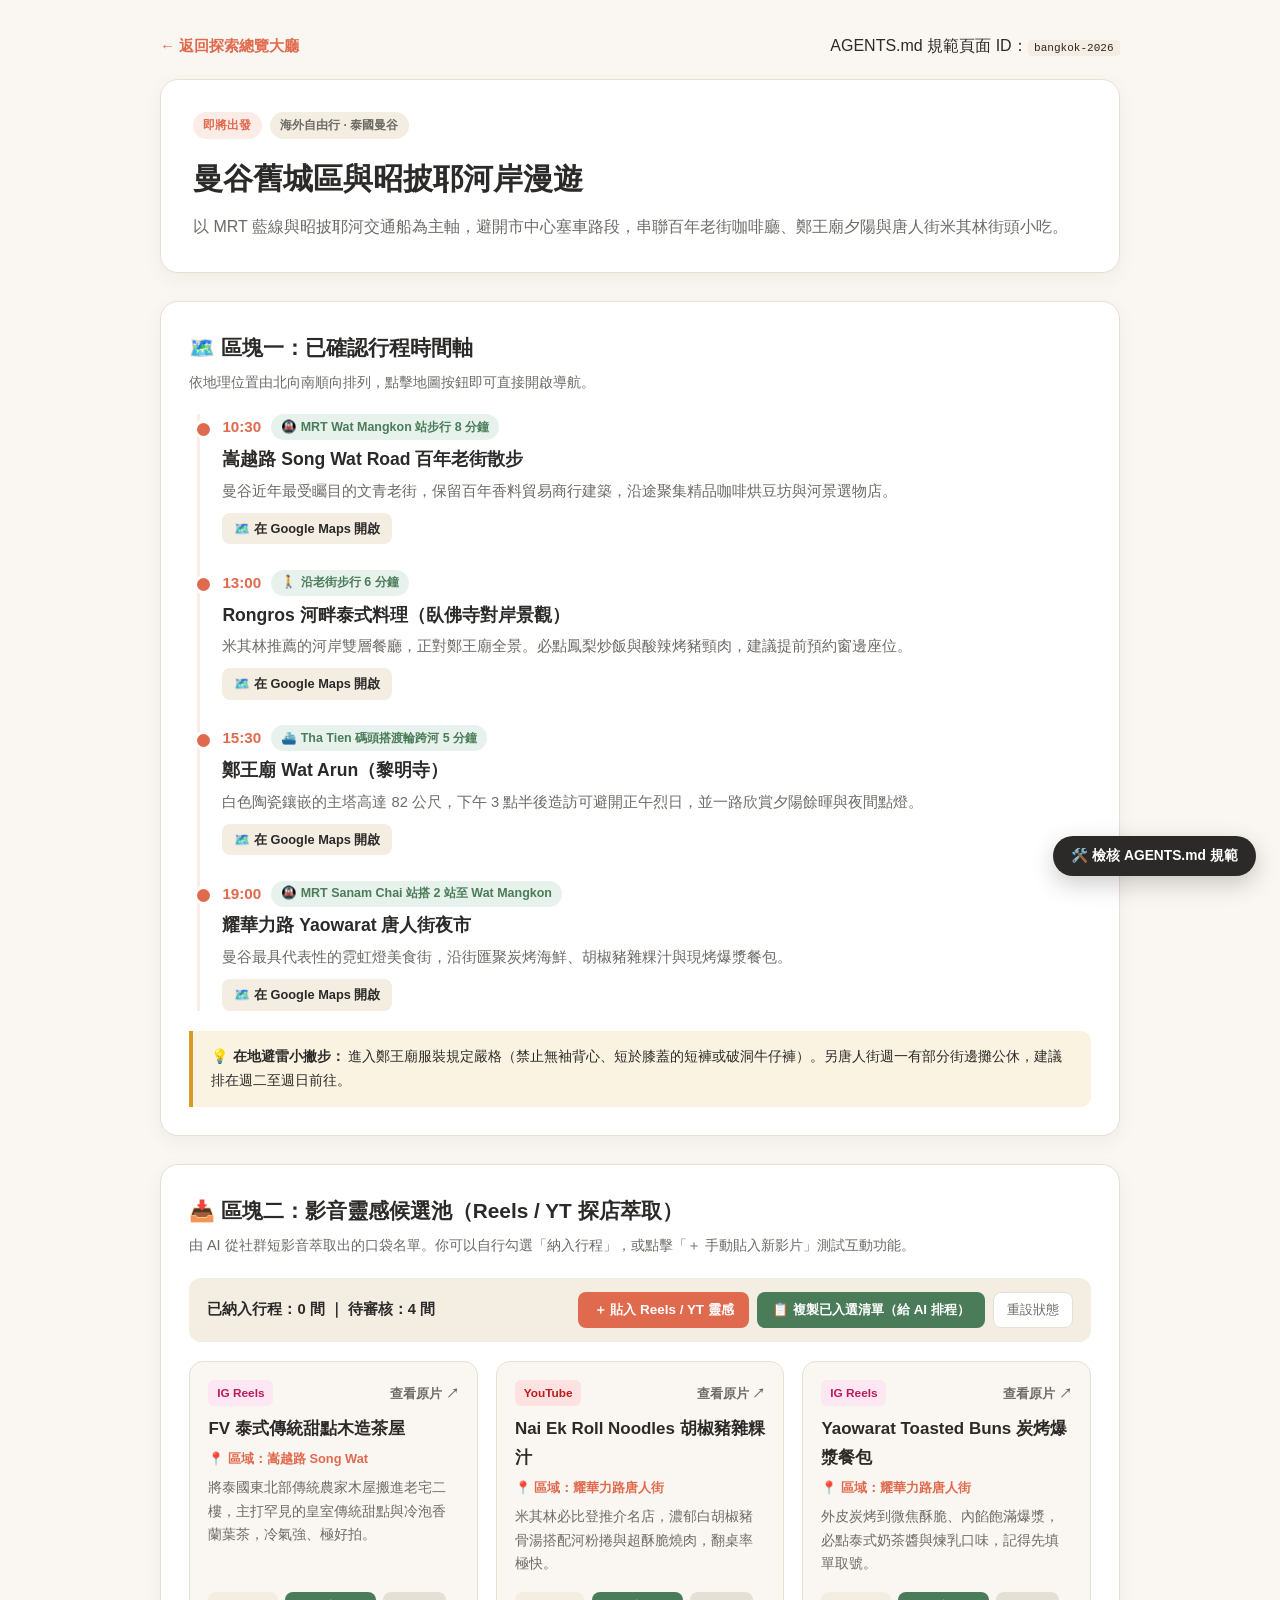
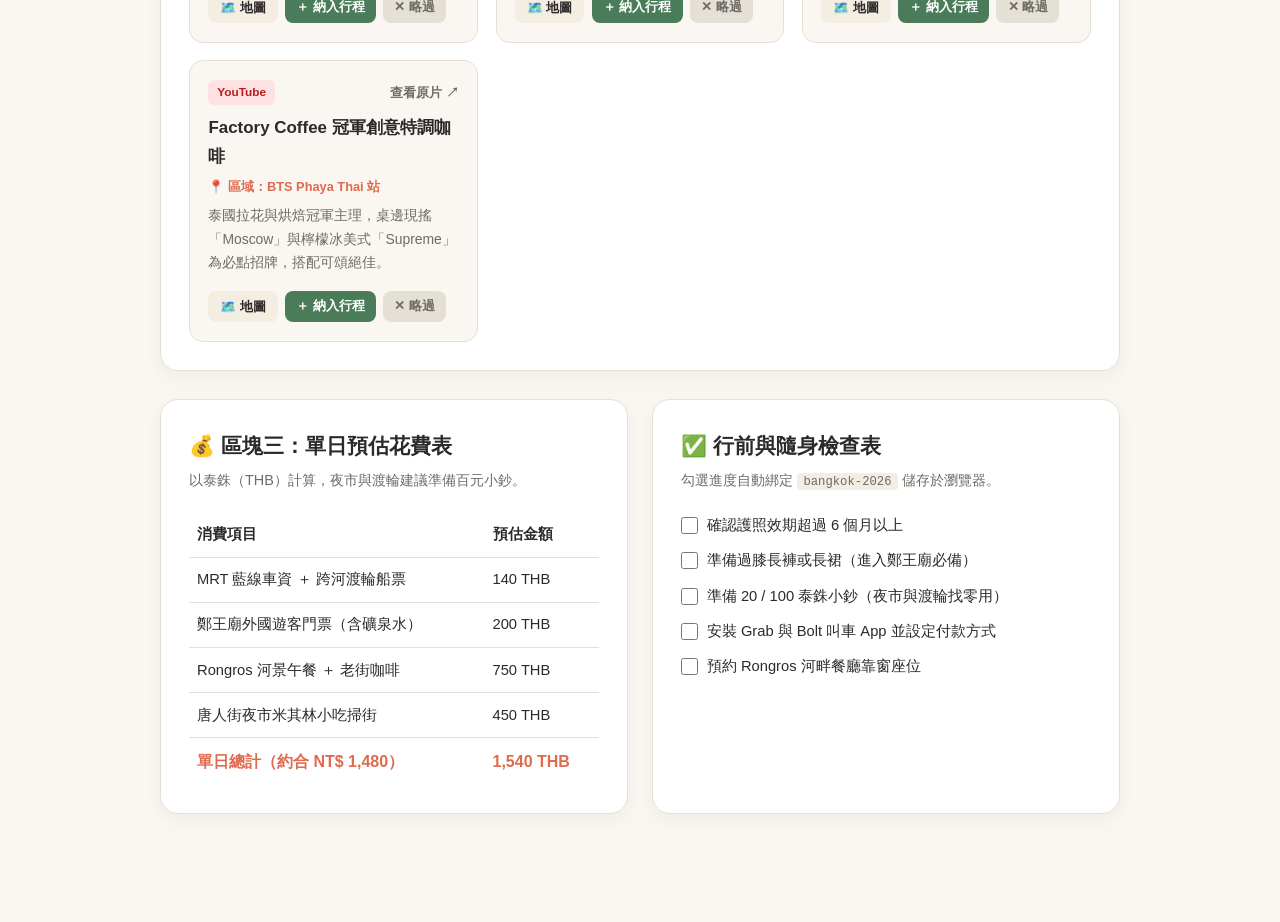
==== guides/bangkok-2026.html @ 4f36e0e9 "feat: initial commit for WanderLog project with AGENTS.md" ====
<!DOCTYPE html>
<html lang="zh-Hant">
<head>
  <meta charset="UTF-8" />
  <meta name="viewport" content="width=device-width, initial-scale=1.0" />
  <title>曼谷舊城區與昭披耶河岸漫遊｜WanderLog</title>
  <link rel="stylesheet" href="../style.css" />
</head>
<body data-guide-id="bangkok-2026">
  <div class="container">
    <nav class="top-nav">
      <a href="../index.html">← 返回探索總覽大廳</a>
      <span>AGENTS.md 規範頁面 ID：<code>bangkok-2026</code></span>
    </nav>

    <header class="guide-header">
      <div class="card-badges">
        <span class="status-badge">即將出發</span>
        <span class="region-tag">海外自由行 · 泰國曼谷</span>
      </div>
      <h1>曼谷舊城區與昭披耶河岸漫遊</h1>
      <p>以 MRT 藍線與昭披耶河交通船為主軸，避開市中心塞車路段，串聯百年老街咖啡廳、鄭王廟夕陽與唐人街米其林街頭小吃。</p>
    </header>

    <!-- 區塊一：已確認行程時間軸 -->
    <section class="card-section" id="timeline-section">
      <h2 class="section-title">🗺️ 區塊一：已確認行程時間軸</h2>
      <p class="section-subtitle">依地理位置由北向南順向排列，點擊地圖按鈕即可直接開啟導航。</p>

      <div class="timeline">
        <div class="timeline-item">
          <div class="timeline-meta">
            <span class="time">10:30</span>
            <span class="transport-pill">🚇 MRT Wat Mangkon 站步行 8 分鐘</span>
          </div>
          <h3>嵩越路 Song Wat Road 百年老街散步</h3>
          <p>曼谷近年最受矚目的文青老街，保留百年香料貿易商行建築，沿途聚集精品咖啡烘豆坊與河景選物店。</p>
          <a href="https://www.google.com/maps/search/?api=1&query=Song+Wat+Road+Bangkok" target="_blank" rel="noopener" class="map-btn">🗺️ 在 Google Maps 開啟</a>
        </div>

        <div class="timeline-item">
          <div class="timeline-meta">
            <span class="time">13:00</span>
            <span class="transport-pill">🚶 沿老街步行 6 分鐘</span>
          </div>
          <h3>Rongros 河畔泰式料理（臥佛寺對岸景觀）</h3>
          <p>米其林推薦的河岸雙層餐廳，正對鄭王廟全景。必點鳳梨炒飯與酸辣烤豬頸肉，建議提前預約窗邊座位。</p>
          <a href="https://www.google.com/maps/search/?api=1&query=Rongros+Bangkok" target="_blank" rel="noopener" class="map-btn">🗺️ 在 Google Maps 開啟</a>
        </div>

        <div class="timeline-item">
          <div class="timeline-meta">
            <span class="time">15:30</span>
            <span class="transport-pill">⛴️ Tha Tien 碼頭搭渡輪跨河 5 分鐘</span>
          </div>
          <h3>鄭王廟 Wat Arun（黎明寺）</h3>
          <p>白色陶瓷鑲嵌的主塔高達 82 公尺，下午 3 點半後造訪可避開正午烈日，並一路欣賞夕陽餘暉與夜間點燈。</p>
          <a href="https://www.google.com/maps/search/?api=1&query=Wat+Arun+Bangkok" target="_blank" rel="noopener" class="map-btn">🗺️ 在 Google Maps 開啟</a>
        </div>

        <div class="timeline-item">
          <div class="timeline-meta">
            <span class="time">19:00</span>
            <span class="transport-pill">🚇 MRT Sanam Chai 站搭 2 站至 Wat Mangkon</span>
          </div>
          <h3>耀華力路 Yaowarat 唐人街夜市</h3>
          <p>曼谷最具代表性的霓虹燈美食街，沿街匯聚炭烤海鮮、胡椒豬雜粿汁與現烤爆漿餐包。</p>
          <a href="https://www.google.com/maps/search/?api=1&query=Yaowarat+Road+Bangkok" target="_blank" rel="noopener" class="map-btn">🗺️ 在 Google Maps 開啟</a>
        </div>
      </div>

      <div class="pro-tip">
        <strong>💡 在地避雷小撇步：</strong> 進入鄭王廟服裝規定嚴格（禁止無袖背心、短於膝蓋的短褲或破洞牛仔褲）。另唐人街週一有部分街邊攤公休，建議排在週二至週日前往。
      </div>
    </section>

    <!-- 區塊二：影音靈感候選池（IG Reels / YouTube 萃取） -->
    <section class="card-section" id="candidate-section">
      <h2 class="section-title">📥 區塊二：影音靈感候選池（Reels / YT 探店萃取）</h2>
      <p class="section-subtitle">由 AI 從社群短影音萃取出的口袋名單。你可以自行勾選「納入行程」，或點擊「＋ 手動貼入新影片」測試互動功能。</p>

      <div class="pool-toolbar">
        <div class="pool-stats">
          已納入行程：<span id="accepted-count">0</span> 間 ｜ 待審核：<span id="pending-count">4</span> 間
        </div>
        <div class="pool-btns">
          <button type="button" class="btn-toggle-form" id="toggle-add-form-btn">＋ 貼入 Reels / YT 靈感</button>
          <button type="button" class="btn-export" id="export-selected-btn">📋 複製已入選清單（給 AI 排程）</button>
          <button type="button" class="btn-reset" id="reset-spots-btn">重設狀態</button>
        </div>
      </div>

      <!-- 前端即時模擬新增表單 -->
      <div class="quick-add-box" id="quick-add-box">
        <h3>🎬 新增 IG Reels / YouTube 探店候選卡片</h3>
        <form id="quick-add-form">
          <div class="form-row">
            <input type="text" id="input-spot-name" class="form-input" placeholder="店家或景點名稱（必填）" required />
            <input type="text" id="input-spot-area" class="form-input" placeholder="所屬商圈（例：通羅區 Thong Lo）" />
            <select id="input-spot-source" class="form-select">
              <option value="IG Reels">來源：IG Reels</option>
              <option value="YouTube">來源：YouTube</option>
            </select>
          </div>
          <div class="form-row">
            <input type="url" id="input-spot-url" class="form-input" placeholder="影片連結 https://...（選填）" />
            <input type="text" id="input-spot-desc" class="form-input" placeholder="必點招牌菜或拍照亮點說明（必填）" required />
          </div>
          <button type="submit" class="btn-submit-spot">儲存至候選池</button>
        </form>
      </div>

      <div class="candidate-grid" id="candidate-pool">
        <article class="candidate-card" data-spot-id="spot-fv-songwat" data-spot-name="FV 泰式傳統甜點木造茶屋" data-spot-area="嵩越路 Song Wat">
          <div>
            <div class="candidate-top">
              <span class="source-badge ig">IG Reels</span>
              <a href="https://www.instagram.com/explore/tags/songwat/" target="_blank" rel="noopener" class="video-link">查看原片 ↗</a>
            </div>
            <h3>FV 泰式傳統甜點木造茶屋</h3>
            <p class="spot-area-tag">📍 區域：嵩越路 Song Wat</p>
            <p class="spot-desc">將泰國東北部傳統農家木屋搬進老宅二樓，主打罕見的皇室傳統甜點與冷泡香蘭葉茶，冷氣強、極好拍。</p>
          </div>
          <div class="candidate-actions">
            <a href="https://www.google.com/maps/search/?api=1&query=FV+Song+Wat+Bangkok" target="_blank" rel="noopener" class="map-btn">🗺️ 地圖</a>
            <button type="button" class="btn-accept">＋ 納入行程</button>
            <button type="button" class="btn-reject">✕ 略過</button>
          </div>
        </article>

        <article class="candidate-card" data-spot-id="spot-nai-ek" data-spot-name="Nai Ek Roll Noodles 胡椒豬雜粿汁" data-spot-area="耀華力路唐人街">
          <div>
            <div class="candidate-top">
              <span class="source-badge yt">YouTube</span>
              <a href="https://www.youtube.com/results?search_query=Nai+Ek+Roll+Noodles+Bangkok" target="_blank" rel="noopener" class="video-link">查看原片 ↗</a>
            </div>
            <h3>Nai Ek Roll Noodles 胡椒豬雜粿汁</h3>
            <p class="spot-area-tag">📍 區域：耀華力路唐人街</p>
            <p class="spot-desc">米其林必比登推介名店，濃郁白胡椒豬骨湯搭配河粉捲與超酥脆燒肉，翻桌率極快。</p>
          </div>
          <div class="candidate-actions">
            <a href="https://www.google.com/maps/search/?api=1&query=Nai+Ek+Roll+Noodles+Bangkok" target="_blank" rel="noopener" class="map-btn">🗺️ 地圖</a>
            <button type="button" class="btn-accept">＋ 納入行程</button>
            <button type="button" class="btn-reject">✕ 略過</button>
          </div>
        </article>

        <article class="candidate-card" data-spot-id="spot-toasted-buns" data-spot-name="Yaowarat Toasted Buns 炭烤爆漿餐包" data-spot-area="耀華力路唐人街">
          <div>
            <div class="candidate-top">
              <span class="source-badge ig">IG Reels</span>
              <a href="https://www.instagram.com/explore/tags/yaowarat/" target="_blank" rel="noopener" class="video-link">查看原片 ↗</a>
            </div>
            <h3>Yaowarat Toasted Buns 炭烤爆漿餐包</h3>
            <p class="spot-area-tag">📍 區域：耀華力路唐人街</p>
            <p class="spot-desc">外皮炭烤到微焦酥脆、內餡飽滿爆漿，必點泰式奶茶醬與煉乳口味，記得先填單取號。</p>
          </div>
          <div class="candidate-actions">
            <a href="https://www.google.com/maps/search/?api=1&query=Yaowarat+Toasted+Buns+Bangkok" target="_blank" rel="noopener" class="map-btn">🗺️ 地圖</a>
            <button type="button" class="btn-accept">＋ 納入行程</button>
            <button type="button" class="btn-reject">✕ 略過</button>
          </div>
        </article>

        <article class="candidate-card" data-spot-id="spot-factory-coffee" data-spot-name="Factory Coffee 冠軍創意特調咖啡" data-spot-area="BTS Phaya Thai 站">
          <div>
            <div class="candidate-top">
              <span class="source-badge yt">YouTube</span>
              <a href="https://www.youtube.com/results?search_query=Factory+Coffee+Bangkok" target="_blank" rel="noopener" class="video-link">查看原片 ↗</a>
            </div>
            <h3>Factory Coffee 冠軍創意特調咖啡</h3>
            <p class="spot-area-tag">📍 區域：BTS Phaya Thai 站</p>
            <p class="spot-desc">泰國拉花與烘焙冠軍主理，桌邊現搖「Moscow」與檸檬冰美式「Supreme」為必點招牌，搭配可頌絕佳。</p>
          </div>
          <div class="candidate-actions">
            <a href="https://www.google.com/maps/search/?api=1&query=Factory+Coffee+Bangkok" target="_blank" rel="noopener" class="map-btn">🗺️ 地圖</a>
            <button type="button" class="btn-accept">＋ 納入行程</button>
            <button type="button" class="btn-reject">✕ 略過</button>
          </div>
        </article>
      </div>
    </section>

    <!-- 區塊三：單日預算表與行前檢查表 -->
    <div class="two-col-grid">
      <section class="card-section">
        <h2 class="section-title">💰 區塊三：單日預估花費表</h2>
        <p class="section-subtitle">以泰銖（THB）計算，夜市與渡輪建議準備百元小鈔。</p>
        <table class="budget-table">
          <thead>
            <tr><th>消費項目</th><th>預估金額</th></tr>
          </thead>
          <tbody>
            <tr><td>MRT 藍線車資 ＋ 跨河渡輪船票</td><td>140 THB</td></tr>
            <tr><td>鄭王廟外國遊客門票（含礦泉水）</td><td>200 THB</td></tr>
            <tr><td>Rongros 河景午餐 ＋ 老街咖啡</td><td>750 THB</td></tr>
            <tr><td>唐人街夜市米其林小吃掃街</td><td>450 THB</td></tr>
            <tr class="total-row"><td>單日總計（約合 NT$ 1,480）</td><td>1,540 THB</td></tr>
          </tbody>
        </table>
      </section>

      <section class="card-section">
        <h2 class="section-title">✅ 行前與隨身檢查表</h2>
        <p class="section-subtitle">勾選進度自動綁定 <code>bangkok-2026</code> 儲存於瀏覽器。</p>
        <ul class="checklist">
          <li><label><input type="checkbox" data-check-id="bkk-chk-1" /><span>確認護照效期超過 6 個月以上</span></label></li>
          <li><label><input type="checkbox" data-check-id="bkk-chk-2" /><span>準備過膝長褲或長裙（進入鄭王廟必備）</span></label></li>
          <li><label><input type="checkbox" data-check-id="bkk-chk-3" /><span>準備 20 / 100 泰銖小鈔（夜市與渡輪找零用）</span></label></li>
          <li><label><input type="checkbox" data-check-id="bkk-chk-4" /><span>安裝 Grab 與 Bolt 叫車 App 並設定付款方式</span></label></li>
          <li><label><input type="checkbox" data-check-id="bkk-chk-5" /><span>預約 Rongros 河畔餐廳靠窗座位</span></label></li>
        </ul>
      </section>
    </div>
  </div>

  <script src="../app.js"></script>
</body>
</html>
---- style.css ----
:root {
  --bg-page: #FAF7F2;
  --bg-card: #FFFFFF;
  --bg-subtle: #F3EDE2;
  --text-main: #2C2A29;
  --text-muted: #6E6A66;
  --terracotta: #E06A4E;
  --terracotta-soft: #FCECE8;
  --sage: #4A7C59;
  --sage-soft: #E8F2EC;
  --mustard: #D99B26;
  --mustard-soft: #FBF3E1;
  --border: #E6DFD3;
  --shadow: 0 6px 20px rgba(44, 42, 41, 0.05);
}

* { box-sizing: border-box; margin: 0; padding: 0; }

body {
  background-color: var(--bg-page);
  color: var(--text-main);
  font-family: -apple-system, BlinkMacSystemFont, "Segoe UI", "Noto Sans TC", sans-serif;
  line-height: 1.7;
  padding: 2rem 1rem 5rem;
}

.container { max-width: 960px; margin: 0 auto; }

/* 首頁標頭與統計看板 */
.magazine-header {
  text-align: center;
  padding: 2rem 1.25rem 2.25rem;
  background: var(--bg-card);
  border: 1px solid var(--border);
  border-radius: 20px;
  margin-bottom: 2rem;
  box-shadow: var(--shadow);
}
.magazine-kicker {
  display: inline-block;
  font-size: 0.78rem;
  letter-spacing: 0.12em;
  text-transform: uppercase;
  color: var(--terracotta);
  background: var(--terracotta-soft);
  padding: 0.25rem 0.75rem;
  border-radius: 999px;
  font-weight: 700;
  margin-bottom: 0.75rem;
}
.magazine-header h1 { font-size: 2.15rem; font-weight: 800; margin-bottom: 0.5rem; }
.magazine-header p { color: var(--text-muted); max-width: 620px; margin: 0 auto 1.5rem; }

.stats-banner {
  display: flex;
  justify-content: center;
  gap: 2rem;
  background: var(--bg-page);
  border: 1px solid var(--border);
  border-radius: 14px;
  padding: 1rem;
  max-width: 640px;
  margin: 0 auto 1.5rem;
  flex-wrap: wrap;
}
.stat-item { display: flex; flex-direction: column; align-items: center; }
.stat-num { font-size: 1.45rem; font-weight: 800; color: var(--terracotta); }
.stat-label { font-size: 0.8rem; color: var(--text-muted); font-weight: 600; }

.controls-wrapper {
  display: flex;
  justify-content: space-between;
  align-items: center;
  gap: 1rem;
  max-width: 780px;
  margin: 0 auto;
  flex-wrap: wrap;
}
.filter-bar { display: flex; gap: 0.5rem; flex-wrap: wrap; }
.filter-btn {
  background: var(--bg-page);
  border: 1px solid var(--border);
  color: var(--text-main);
  padding: 0.45rem 1rem;
  border-radius: 999px;
  cursor: pointer;
  font-size: 0.88rem;
  font-weight: 600;
  transition: all 0.15s ease;
}
.filter-btn.active, .filter-btn:hover {
  background: var(--terracotta);
  color: #FFF;
  border-color: var(--terracotta);
}
.search-input {
  flex: 1;
  min-width: 220px;
  padding: 0.5rem 0.9rem;
  border: 1px solid var(--border);
  border-radius: 999px;
  background: var(--bg-page);
  font-size: 0.88rem;
  color: var(--text-main);
}

/* 首頁卡片網格 */
.guide-grid {
  display: grid;
  grid-template-columns: repeat(auto-fill, minmax(300px, 1fr));
  gap: 1.5rem;
  margin-bottom: 2rem;
}
.guide-card {
  display: flex;
  flex-direction: column;
  justify-content: space-between;
  background: var(--bg-card);
  border: 1px solid var(--border);
  border-radius: 18px;
  padding: 1.5rem;
  text-decoration: none;
  color: inherit;
  box-shadow: var(--shadow);
  transition: transform 0.2s ease, box-shadow 0.2s ease;
}
.guide-card:hover { transform: translateY(-4px); box-shadow: 0 12px 28px rgba(44, 42, 41, 0.1); }
.card-badges { display: flex; gap: 0.5rem; margin-bottom: 0.85rem; flex-wrap: wrap; }
.status-badge {
  font-size: 0.76rem;
  font-weight: 700;
  padding: 0.2rem 0.65rem;
  border-radius: 999px;
  background: var(--terracotta-soft);
  color: var(--terracotta);
}
.status-badge.planning { background: var(--mustard-soft); color: #9E6D11; }
.status-badge.done { background: var(--sage-soft); color: var(--sage); }
.region-tag {
  font-size: 0.76rem;
  font-weight: 600;
  padding: 0.2rem 0.65rem;
  border-radius: 999px;
  background: var(--bg-subtle);
  color: var(--text-muted);
}
.guide-card h2 { font-size: 1.25rem; margin-bottom: 0.5rem; }
.guide-card p { font-size: 0.92rem; color: var(--text-muted); margin-bottom: 1.25rem; }
.guide-card-footer {
  display: flex;
  justify-content: space-between;
  font-size: 0.84rem;
  font-weight: 700;
  color: var(--terracotta);
  border-top: 1px dashed var(--border);
  padding-top: 0.85rem;
}

/* 流程說明區 */
.workflow-steps { display: grid; grid-template-columns: 1fr 1fr; gap: 1.25rem; }
@media (max-width: 720px) { .workflow-steps { grid-template-columns: 1fr; } }
.wf-step {
  background: var(--bg-page);
  border: 1px solid var(--border);
  border-radius: 14px;
  padding: 1.2rem;
}
.wf-num {
  display: inline-block;
  font-size: 0.75rem;
  font-weight: 800;
  background: var(--sage-soft);
  color: var(--sage);
  padding: 0.15rem 0.55rem;
  border-radius: 6px;
  margin-bottom: 0.5rem;
}
.wf-step h3 { font-size: 1.05rem; margin-bottom: 0.4rem; }
.wf-step p { font-size: 0.88rem; color: var(--text-muted); }
code { background: var(--bg-subtle); padding: 0.1rem 0.4rem; border-radius: 4px; font-size: 0.85em; }

/* 子頁面導覽與標頭 */
.top-nav {
  display: flex;
  justify-content: space-between;
  align-items: center;
  margin-bottom: 1.25rem;
}
.top-nav a { color: var(--terracotta); text-decoration: none; font-weight: 700; font-size: 0.95rem; }

.guide-header {
  background: var(--bg-card);
  border: 1px solid var(--border);
  border-radius: 18px;
  padding: 2rem;
  margin-bottom: 1.75rem;
  box-shadow: var(--shadow);
}
.guide-header h1 { font-size: 1.9rem; margin: 0.5rem 0; }
.guide-header p { color: var(--text-muted); }

.card-section {
  background: var(--bg-card);
  border: 1px solid var(--border);
  border-radius: 18px;
  padding: 1.75rem;
  margin-bottom: 1.75rem;
  box-shadow: var(--shadow);
}
.section-title { font-size: 1.3rem; margin-bottom: 0.3rem; }
.section-subtitle { font-size: 0.9rem; color: var(--text-muted); margin-bottom: 1.25rem; }

/* 區塊一：行程時間軸 */
.timeline { border-left: 3px solid var(--terracotta-soft); padding-left: 1.4rem; margin-left: 0.5rem; }
.timeline-item { position: relative; margin-bottom: 1.6rem; }
.timeline-item:last-child { margin-bottom: 0; }
.timeline-item::before {
  content: "";
  position: absolute;
  left: -1.78rem;
  top: 0.35rem;
  width: 13px;
  height: 13px;
  border-radius: 50%;
  background: var(--terracotta);
  border: 3px solid var(--bg-card);
}
.timeline-meta { display: flex; align-items: center; gap: 0.6rem; margin-bottom: 0.3rem; flex-wrap: wrap; }
.time { font-weight: 800; color: var(--terracotta); font-size: 0.95rem; }
.transport-pill {
  font-size: 0.78rem;
  background: var(--sage-soft);
  color: var(--sage);
  padding: 0.15rem 0.65rem;
  border-radius: 999px;
  font-weight: 600;
}
.timeline-item h3 { font-size: 1.1rem; margin-bottom: 0.25rem; }
.timeline-item p { font-size: 0.92rem; color: var(--text-muted); margin-bottom: 0.55rem; }

.map-btn {
  display: inline-block;
  font-size: 0.8rem;
  font-weight: 600;
  color: var(--text-main);
  background: var(--bg-subtle);
  padding: 0.3rem 0.75rem;
  border-radius: 8px;
  text-decoration: none;
  transition: background 0.15s;
}
.map-btn:hover { background: #E5DEC9; }

/* 區塊二：影音靈感候選池與快速新增表單 */
.pool-toolbar {
  display: flex;
  justify-content: space-between;
  align-items: center;
  background: var(--bg-subtle);
  padding: 0.9rem 1.15rem;
  border-radius: 12px;
  margin-bottom: 1.2rem;
  flex-wrap: wrap;
  gap: 0.75rem;
}
.pool-stats { font-size: 0.92rem; font-weight: 700; }
.pool-btns { display: flex; gap: 0.5rem; flex-wrap: wrap; }
.btn-export {
  background: var(--sage);
  color: #FFF;
  border: none;
  padding: 0.48rem 0.95rem;
  border-radius: 8px;
  font-weight: 700;
  font-size: 0.84rem;
  cursor: pointer;
}
.btn-toggle-form {
  background: var(--terracotta);
  color: #FFF;
  border: none;
  padding: 0.48rem 0.95rem;
  border-radius: 8px;
  font-weight: 700;
  font-size: 0.84rem;
  cursor: pointer;
}
.btn-reset {
  background: var(--bg-card);
  border: 1px solid var(--border);
  color: var(--text-muted);
  padding: 0.48rem 0.8rem;
  border-radius: 8px;
  font-size: 0.82rem;
  cursor: pointer;
}

.quick-add-box {
  display: none;
  background: var(--bg-page);
  border: 1.5px dashed var(--terracotta);
  border-radius: 14px;
  padding: 1.25rem;
  margin-bottom: 1.25rem;
}
.quick-add-box.open { display: block; }
.quick-add-box h3 { font-size: 1rem; margin-bottom: 0.75rem; color: var(--terracotta); }
.form-row {
  display: grid;
  grid-template-columns: repeat(auto-fit, minmax(180px, 1fr));
  gap: 0.75rem;
  margin-bottom: 0.75rem;
}
.form-input, .form-select {
  width: 100%;
  padding: 0.55rem 0.75rem;
  border: 1px solid var(--border);
  border-radius: 8px;
  font-size: 0.88rem;
  background: #FFF;
}
.btn-submit-spot {
  background: var(--terracotta);
  color: #FFF;
  border: none;
  padding: 0.5rem 1.2rem;
  border-radius: 8px;
  font-weight: 700;
  cursor: pointer;
}

.candidate-grid {
  display: grid;
  grid-template-columns: repeat(auto-fill, minmax(275px, 1fr));
  gap: 1.1rem;
}
.candidate-card {
  border: 1.5px solid var(--border);
  border-radius: 14px;
  padding: 1.15rem;
  background: var(--bg-page);
  display: flex;
  flex-direction: column;
  justify-content: space-between;
  transition: all 0.2s ease;
}
.candidate-card.accepted { border-color: var(--sage); background: var(--sage-soft); }
.candidate-card.rejected { opacity: 0.42; background: #EFECE6; }

.candidate-top { display: flex; justify-content: space-between; align-items: center; margin-bottom: 0.55rem; }
.source-badge {
  font-size: 0.74rem;
  font-weight: 700;
  padding: 0.18rem 0.55rem;
  border-radius: 6px;
}
.source-badge.ig { background: #FCE7F3; color: #BE185D; }
.source-badge.yt { background: #FEE2E2; color: #B91C1C; }
.video-link { font-size: 0.8rem; color: var(--text-muted); text-decoration: none; font-weight: 600; }
.video-link:hover { text-decoration: underline; }

.candidate-card h3 { font-size: 1.06rem; margin-bottom: 0.25rem; }
.spot-area-tag { font-size: 0.8rem; font-weight: 700; color: var(--terracotta); margin-bottom: 0.4rem; }
.spot-desc { font-size: 0.87rem; color: var(--text-muted); margin-bottom: 1rem; }

.candidate-actions { display: flex; gap: 0.45rem; flex-wrap: wrap; }
.btn-accept, .btn-reject {
  border: none;
  padding: 0.35rem 0.7rem;
  border-radius: 8px;
  font-size: 0.8rem;
  font-weight: 700;
  cursor: pointer;
}
.btn-accept { background: var(--sage); color: #FFF; }
.candidate-card.accepted .btn-accept { background: #284933; }
.btn-reject { background: #E5E0D5; color: var(--text-muted); }

/* 區塊三：預算表與檢查表 */
.two-col-grid { display: grid; grid-template-columns: 1fr 1fr; gap: 1.5rem; }
@media (max-width: 720px) { .two-col-grid { grid-template-columns: 1fr; } }

.budget-table { width: 100%; border-collapse: collapse; font-size: 0.92rem; }
.budget-table th, .budget-table td {
  padding: 0.6rem 0.5rem;
  border-bottom: 1px solid var(--border);
  text-align: left;
}
.budget-table tr.total-row td { font-weight: 800; color: var(--terracotta); border-bottom: none; font-size: 1rem; }

.checklist { list-style: none; }
.checklist li { margin-bottom: 0.65rem; font-size: 0.92rem; }
.checklist label { display: flex; align-items: center; gap: 0.55rem; cursor: pointer; }
.checklist input[type="checkbox"] { width: 17px; height: 17px; accent-color: var(--terracotta); }
.checklist input[type="checkbox"]:checked + span { text-decoration: line-through; color: var(--text-muted); }

.pro-tip {
  background: var(--mustard-soft);
  border-left: 4px solid var(--mustard);
  padding: 0.9rem 1.1rem;
  border-radius: 0 10px 10px 0;
  font-size: 0.88rem;
  margin-top: 1.25rem;
}

/* 自我檢核測試器（浮動按鈕與彈出面板） */
.validator-fab {
  position: fixed;
  bottom: 1.5rem;
  right: 1.5rem;
  background: #2C2A29;
  color: #FFF;
  border: none;
  padding: 0.7rem 1.15rem;
  border-radius: 999px;
  font-weight: 700;
  font-size: 0.86rem;
  cursor: pointer;
  box-shadow: 0 8px 24px rgba(0, 0, 0, 0.2);
  z-index: 999;
}
.validator-modal {
  display: none;
  position: fixed;
  bottom: 4.8rem;
  right: 1.5rem;
  width: 380px;
  max-width: calc(100vw - 2rem);
  background: var(--bg-card);
  border: 2px solid #2C2A29;
  border-radius: 16px;
  padding: 1.25rem;
  box-shadow: 0 14px 34px rgba(0, 0, 0, 0.18);
  z-index: 1000;
}
.validator-modal.open { display: block; }
.validator-header {
  display: flex;
  justify-content: space-between;
  align-items: center;
  border-bottom: 1px solid var(--border);
  padding-bottom: 0.65rem;
  margin-bottom: 0.75rem;
}
.validator-header h4 { font-size: 0.98rem; }
.validator-close { background: none; border: none; font-size: 1.1rem; cursor: pointer; }
.test-list { list-style: none; font-size: 0.84rem; max-height: 290px; overflow-y: auto; }
.test-item {
  display: flex;
  justify-content: space-between;
  align-items: center;
  padding: 0.45rem 0;
  border-bottom: 1px dashed var(--border);
  gap: 0.5rem;
}
.badge-pass { background: var(--sage-soft); color: var(--sage); padding: 0.1rem 0.45rem; border-radius: 4px; font-weight: 800; font-size: 0.75rem; }
.badge-fail { background: #FEE2E2; color: #B91C1C; padding: 0.1rem 0.45rem; border-radius: 4px; font-weight: 800; font-size: 0.75rem; }
.validator-summary {
  margin-top: 0.75rem;
  padding-top: 0.6rem;
  border-top: 1px solid var(--border);
  font-size: 0.85rem;
  font-weight: 700;
  display: flex;
  justify-content: space-between;
}
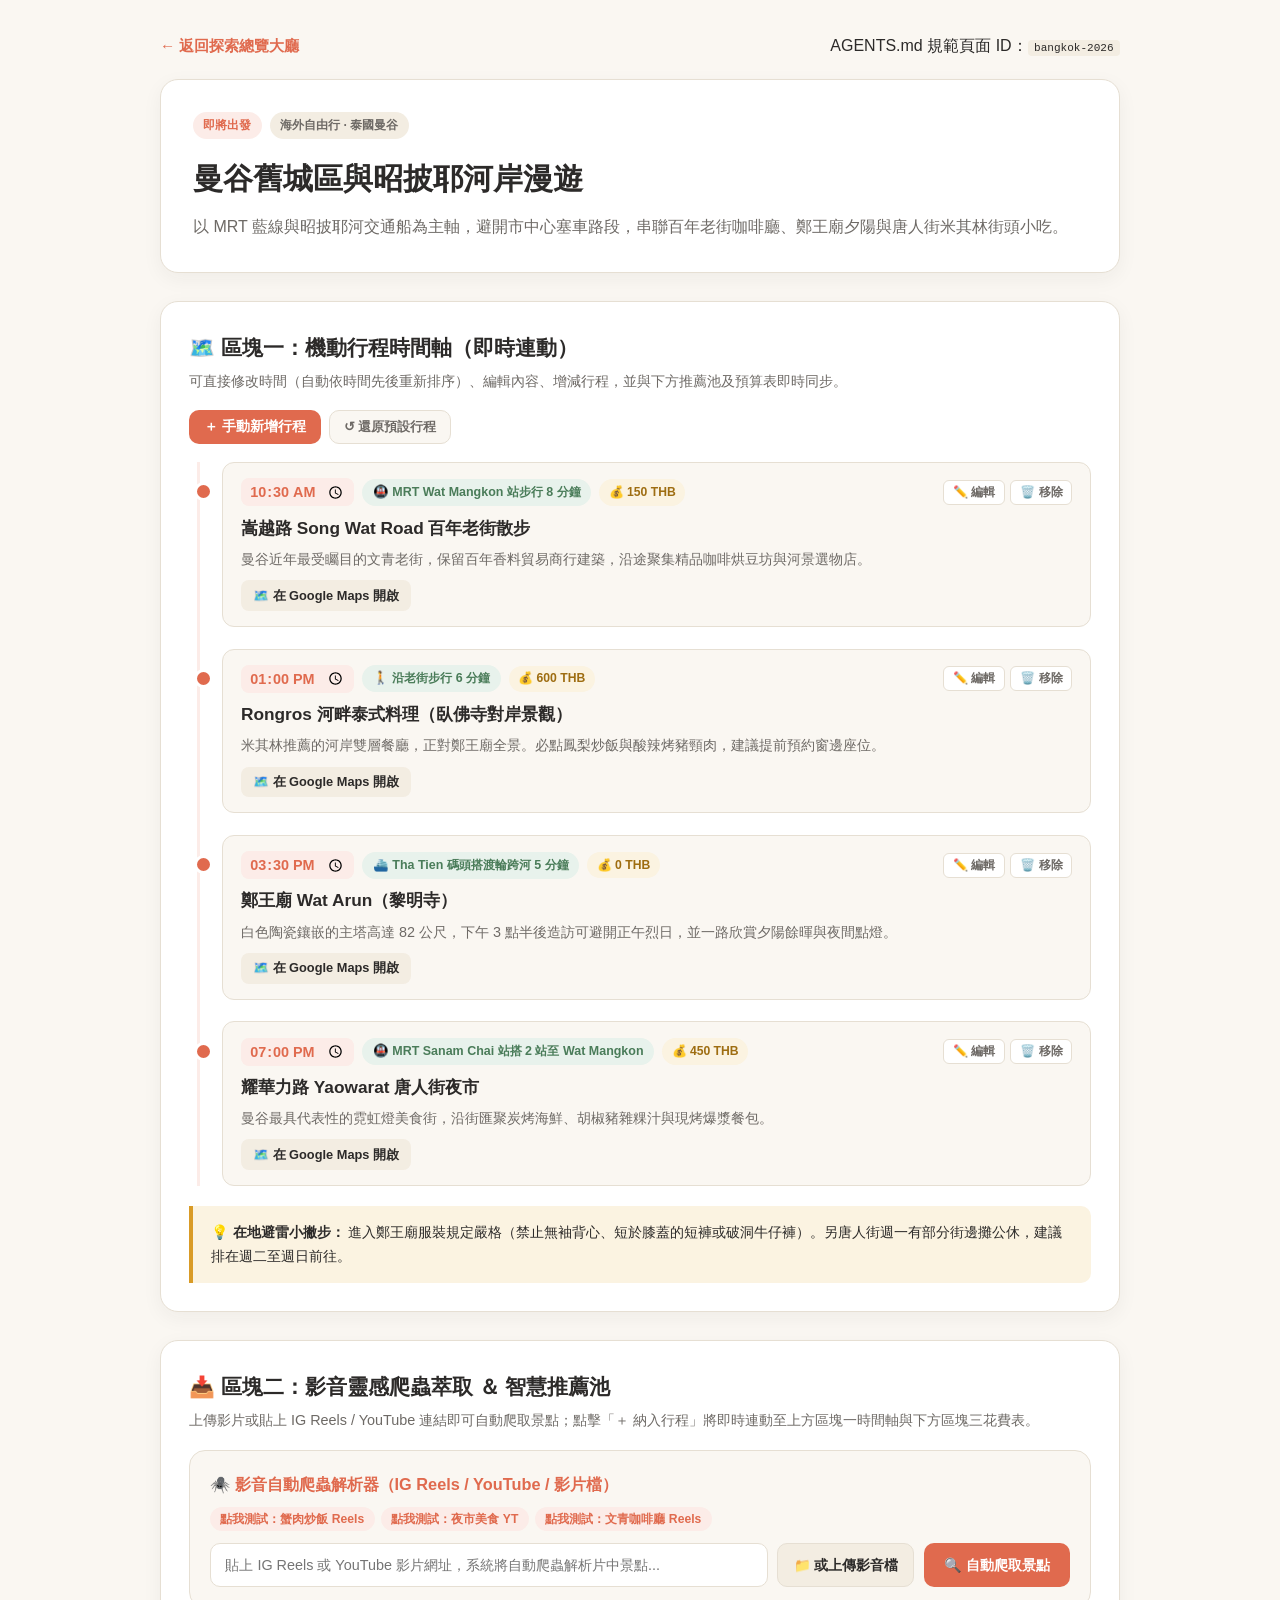
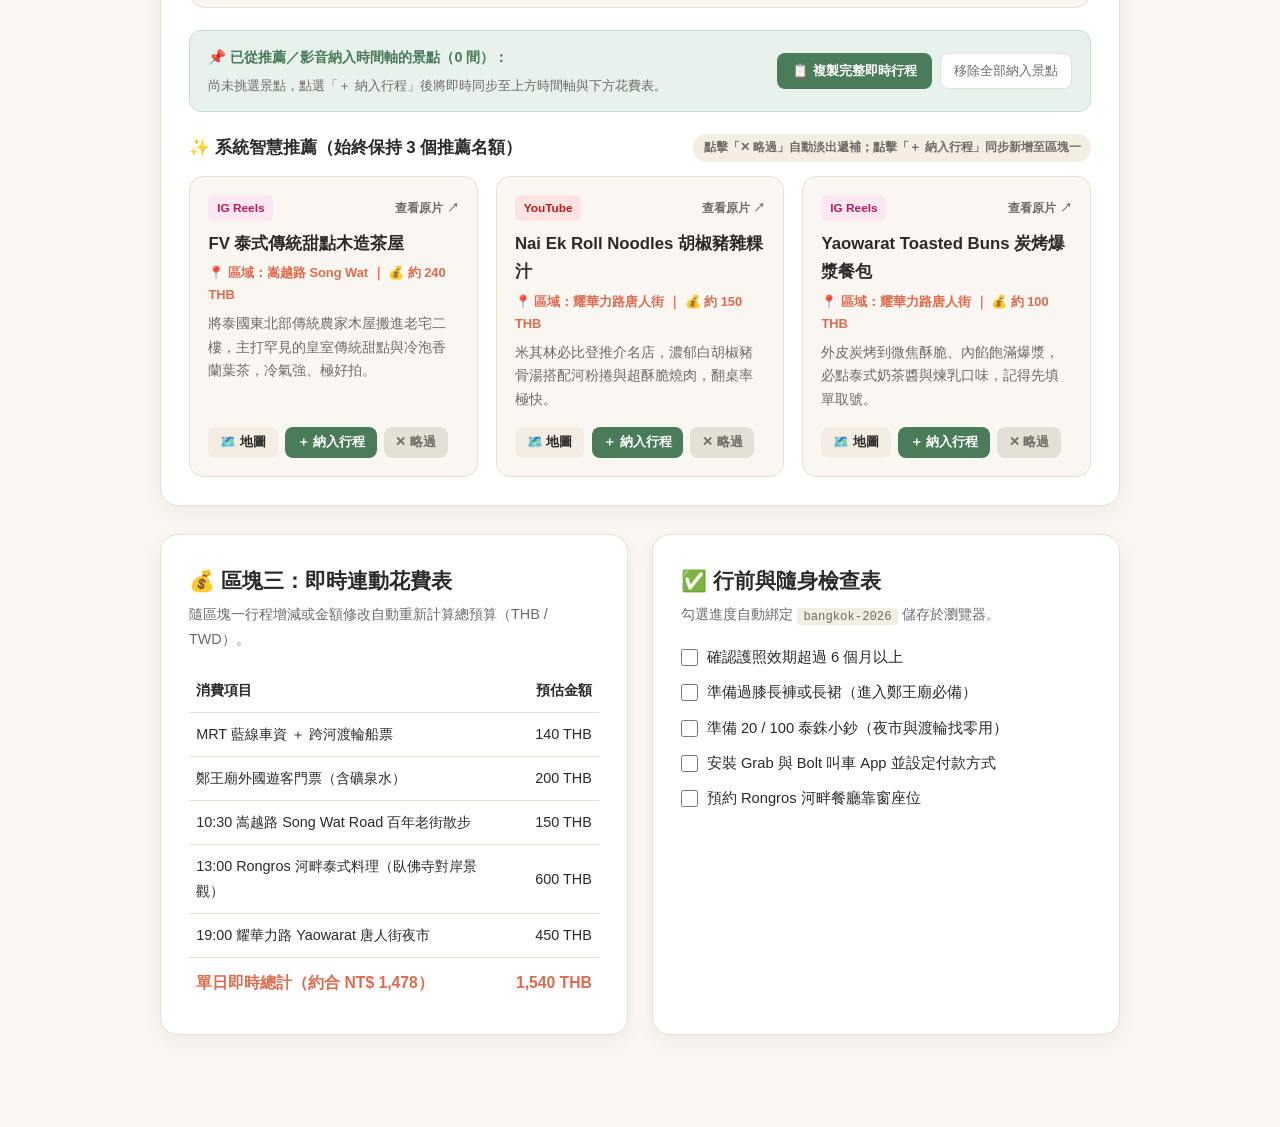
==== commit 94740049: "feat: complete 3-section real-time sync, media crawler, and 3-card replenish pool" ====
--- a/guides/bangkok-2026.html
+++ b/guides/bangkok-2026.html
@@ -22,50 +22,55 @@
       <p>以 MRT 藍線與昭披耶河交通船為主軸，避開市中心塞車路段，串聯百年老街咖啡廳、鄭王廟夕陽與唐人街米其林街頭小吃。</p>
     </header>
 
-    <!-- 區塊一：已確認行程時間軸 -->
+    <!-- 區塊一：機動行程時間軸（與區塊二、區塊三即時雙向連動） -->
     <section class="card-section" id="timeline-section">
-      <h2 class="section-title">🗺️ 區塊一：已確認行程時間軸</h2>
-      <p class="section-subtitle">依地理位置由北向南順向排列，點擊地圖按鈕即可直接開啟導航。</p>
-
-      <div class="timeline">
-        <div class="timeline-item">
-          <div class="timeline-meta">
-            <span class="time">10:30</span>
-            <span class="transport-pill">🚇 MRT Wat Mangkon 站步行 8 分鐘</span>
-          </div>
+      <div class="section-header-row">
+        <div>
+          <h2 class="section-title">🗺️ 區塊一：機動行程時間軸（即時連動）</h2>
+          <p class="section-subtitle">可直接修改時間（自動依時間先後重新排序）、編輯內容、增減行程，並與下方推薦池及預算表即時同步。</p>
+        </div>
+        <div class="timeline-toolbar">
+          <button type="button" class="btn-add-stop" id="toggle-add-stop-btn">＋ 手動新增行程</button>
+          <button type="button" class="btn-restore-timeline" id="restore-timeline-btn">↺ 還原預設行程</button>
+        </div>
+      </div>
+
+      <!-- 手動新增行程節點表單 -->
+      <div class="timeline-add-box" id="timeline-add-box">
+        <h3>📍 新增自訂行程節點</h3>
+        <form id="timeline-add-form">
+          <div class="form-grid">
+            <input type="time" id="new-stop-time" class="form-input" required />
+            <input type="text" id="new-stop-title" class="form-input" placeholder="景點或餐廳名稱（必填）" required />
+            <input type="text" id="new-stop-transport" class="form-input" placeholder="交通方式（例：🚇 MRT 步行 5 分）" />
+            <input type="number" id="new-stop-cost" class="form-input" placeholder="預估花費 THB（例：200）" min="0" step="10" />
+          </div>
+          <div class="form-grid">
+            <input type="text" id="new-stop-desc" class="form-input" placeholder="行程亮點、必點品項或備註說明" />
+          </div>
+          <button type="submit" class="btn-add-stop">加入時間軸並同步預算</button>
+        </form>
+      </div>
+
+      <div class="timeline" id="main-timeline">
+        <div class="timeline-item" data-time="10:30" data-transport="🚇 MRT Wat Mangkon 站步行 8 分鐘" data-cost="150">
           <h3>嵩越路 Song Wat Road 百年老街散步</h3>
           <p>曼谷近年最受矚目的文青老街，保留百年香料貿易商行建築，沿途聚集精品咖啡烘豆坊與河景選物店。</p>
-          <a href="https://www.google.com/maps/search/?api=1&query=Song+Wat+Road+Bangkok" target="_blank" rel="noopener" class="map-btn">🗺️ 在 Google Maps 開啟</a>
-        </div>
-
-        <div class="timeline-item">
-          <div class="timeline-meta">
-            <span class="time">13:00</span>
-            <span class="transport-pill">🚶 沿老街步行 6 分鐘</span>
-          </div>
+        </div>
+
+        <div class="timeline-item" data-time="13:00" data-transport="🚶 沿老街步行 6 分鐘" data-cost="600">
           <h3>Rongros 河畔泰式料理（臥佛寺對岸景觀）</h3>
           <p>米其林推薦的河岸雙層餐廳，正對鄭王廟全景。必點鳳梨炒飯與酸辣烤豬頸肉，建議提前預約窗邊座位。</p>
-          <a href="https://www.google.com/maps/search/?api=1&query=Rongros+Bangkok" target="_blank" rel="noopener" class="map-btn">🗺️ 在 Google Maps 開啟</a>
-        </div>
-
-        <div class="timeline-item">
-          <div class="timeline-meta">
-            <span class="time">15:30</span>
-            <span class="transport-pill">⛴️ Tha Tien 碼頭搭渡輪跨河 5 分鐘</span>
-          </div>
+        </div>
+
+        <div class="timeline-item" data-time="15:30" data-transport="⛴️ Tha Tien 碼頭搭渡輪跨河 5 分鐘" data-cost="0">
           <h3>鄭王廟 Wat Arun（黎明寺）</h3>
           <p>白色陶瓷鑲嵌的主塔高達 82 公尺，下午 3 點半後造訪可避開正午烈日，並一路欣賞夕陽餘暉與夜間點燈。</p>
-          <a href="https://www.google.com/maps/search/?api=1&query=Wat+Arun+Bangkok" target="_blank" rel="noopener" class="map-btn">🗺️ 在 Google Maps 開啟</a>
-        </div>
-
-        <div class="timeline-item">
-          <div class="timeline-meta">
-            <span class="time">19:00</span>
-            <span class="transport-pill">🚇 MRT Sanam Chai 站搭 2 站至 Wat Mangkon</span>
-          </div>
+        </div>
+
+        <div class="timeline-item" data-time="19:00" data-transport="🚇 MRT Sanam Chai 站搭 2 站至 Wat Mangkon" data-cost="450">
           <h3>耀華力路 Yaowarat 唐人街夜市</h3>
           <p>曼谷最具代表性的霓虹燈美食街，沿街匯聚炭烤海鮮、胡椒豬雜粿汁與現烤爆漿餐包。</p>
-          <a href="https://www.google.com/maps/search/?api=1&query=Yaowarat+Road+Bangkok" target="_blank" rel="noopener" class="map-btn">🗺️ 在 Google Maps 開啟</a>
         </div>
       </div>
 
@@ -74,51 +79,77 @@
       </div>
     </section>
 
-    <!-- 區塊二：影音靈感候選池（IG Reels / YouTube 萃取） -->
+    <!-- 區塊二：影音自動爬蟲萃取與固定 3 卡推薦池 -->
     <section class="card-section" id="candidate-section">
-      <h2 class="section-title">📥 區塊二：影音靈感候選池（Reels / YT 探店萃取）</h2>
-      <p class="section-subtitle">由 AI 從社群短影音萃取出的口袋名單。你可以自行勾選「納入行程」，或點擊「＋ 手動貼入新影片」測試互動功能。</p>
-
-      <div class="pool-toolbar">
-        <div class="pool-stats">
-          已納入行程：<span id="accepted-count">0</span> 間 ｜ 待審核：<span id="pending-count">4</span> 間
+      <h2 class="section-title">📥 區塊二：影音靈感爬蟲萃取 ＆ 智慧推薦池</h2>
+      <p class="section-subtitle">上傳影片或貼上 IG Reels / YouTube 連結即可自動爬取景點；點擊「＋ 納入行程」將即時連動至上方區塊一時間軸與下方區塊三花費表。</p>
+
+      <!-- 1. 影音自動爬蟲輸入框 -->
+      <div class="crawler-box">
+        <div class="crawler-box-header">
+          <h3>🕷️ 影音自動爬蟲解析器（IG Reels / YouTube / 影片檔）</h3>
+          <div class="sample-links">
+            <button type="button" class="btn-sample" data-sample-url="https://www.instagram.com/reel/bangkok-crab-omelette-herehai/">點我測試：蟹肉炒飯 Reels</button>
+            <button type="button" class="btn-sample" data-sample-url="https://www.youtube.com/watch?v=bangkok-jodd-fairs-night-market">點我測試：夜市美食 YT</button>
+            <button type="button" class="btn-sample" data-sample-url="https://www.instagram.com/reel/bangkok-ari-cafe-hopping/">點我測試：文青咖啡廳 Reels</button>
+          </div>
+        </div>
+
+        <form id="crawler-form" class="crawler-input-group">
+          <input
+            type="text"
+            id="crawler-url-input"
+            class="crawler-url-input"
+            placeholder="貼上 IG Reels 或 YouTube 影片網址，系統將自動爬蟲解析片中景點..."
+            required
+          />
+          <label class="file-upload-label">
+            <span id="file-label-text">📁 或上傳影音檔</span>
+            <input type="file" id="crawler-file-input" accept="video/*,audio/*" />
+          </label>
+          <button type="submit" class="btn-crawl" id="btn-crawl-submit">🔍 自動爬取景點</button>
+        </form>
+
+        <div class="crawler-status" id="crawler-status">
+          <div id="crawler-status-text">正在啟動爬蟲解析影音資訊...</div>
+          <div class="progress-track">
+            <div class="progress-fill" id="crawler-progress-fill"></div>
+          </div>
+        </div>
+
+        <div class="crawled-results-container" id="crawled-results-container">
+          <div class="crawled-results-title">✨ 爬蟲自影音中成功識別出以下景點（點擊「納入行程」即時同步至區塊一）：</div>
+          <div class="candidate-grid" id="crawled-results-grid"></div>
+        </div>
+      </div>
+
+      <!-- 2. 已納入行程清單列（與區塊一雙向連動） -->
+      <div class="accepted-bar" id="accepted-spots-bar">
+        <div class="accepted-info">
+          <div class="accepted-info-title">📌 已從推薦／影音納入時間軸的景點（<span id="accepted-count">0</span> 間）：</div>
+          <div class="accepted-chips" id="accepted-chips"></div>
         </div>
         <div class="pool-btns">
-          <button type="button" class="btn-toggle-form" id="toggle-add-form-btn">＋ 貼入 Reels / YT 靈感</button>
-          <button type="button" class="btn-export" id="export-selected-btn">📋 複製已入選清單（給 AI 排程）</button>
-          <button type="button" class="btn-reset" id="reset-spots-btn">重設狀態</button>
-        </div>
-      </div>
-
-      <!-- 前端即時模擬新增表單 -->
-      <div class="quick-add-box" id="quick-add-box">
-        <h3>🎬 新增 IG Reels / YouTube 探店候選卡片</h3>
-        <form id="quick-add-form">
-          <div class="form-row">
-            <input type="text" id="input-spot-name" class="form-input" placeholder="店家或景點名稱（必填）" required />
-            <input type="text" id="input-spot-area" class="form-input" placeholder="所屬商圈（例：通羅區 Thong Lo）" />
-            <select id="input-spot-source" class="form-select">
-              <option value="IG Reels">來源：IG Reels</option>
-              <option value="YouTube">來源：YouTube</option>
-            </select>
-          </div>
-          <div class="form-row">
-            <input type="url" id="input-spot-url" class="form-input" placeholder="影片連結 https://...（選填）" />
-            <input type="text" id="input-spot-desc" class="form-input" placeholder="必點招牌菜或拍照亮點說明（必填）" required />
-          </div>
-          <button type="submit" class="btn-submit-spot">儲存至候選池</button>
-        </form>
+          <button type="button" class="btn-export" id="export-selected-btn">📋 複製完整即時行程</button>
+          <button type="button" class="btn-reset" id="reset-spots-btn">移除全部納入景點</button>
+        </div>
+      </div>
+
+      <!-- 3. 始終維持 3 個的系統推薦池 -->
+      <div class="rec-header">
+        <h3>✨ 系統智慧推薦（始終保持 3 個推薦名額）</h3>
+        <span class="rec-badge">點擊「✕ 略過」自動淡出遞補；點擊「＋ 納入行程」同步新增至區塊一</span>
       </div>
 
       <div class="candidate-grid" id="candidate-pool">
-        <article class="candidate-card" data-spot-id="spot-fv-songwat" data-spot-name="FV 泰式傳統甜點木造茶屋" data-spot-area="嵩越路 Song Wat">
+        <article class="candidate-card" data-spot-id="spot-fv-songwat" data-spot-name="FV 泰式傳統甜點木造茶屋" data-spot-area="嵩越路 Song Wat" data-cost="240">
           <div>
             <div class="candidate-top">
               <span class="source-badge ig">IG Reels</span>
               <a href="https://www.instagram.com/explore/tags/songwat/" target="_blank" rel="noopener" class="video-link">查看原片 ↗</a>
             </div>
             <h3>FV 泰式傳統甜點木造茶屋</h3>
-            <p class="spot-area-tag">📍 區域：嵩越路 Song Wat</p>
+            <p class="spot-area-tag">📍 區域：嵩越路 Song Wat ｜ 💰 約 240 THB</p>
             <p class="spot-desc">將泰國東北部傳統農家木屋搬進老宅二樓，主打罕見的皇室傳統甜點與冷泡香蘭葉茶，冷氣強、極好拍。</p>
           </div>
           <div class="candidate-actions">
@@ -128,14 +159,14 @@
           </div>
         </article>
 
-        <article class="candidate-card" data-spot-id="spot-nai-ek" data-spot-name="Nai Ek Roll Noodles 胡椒豬雜粿汁" data-spot-area="耀華力路唐人街">
+        <article class="candidate-card" data-spot-id="spot-nai-ek" data-spot-name="Nai Ek Roll Noodles 胡椒豬雜粿汁" data-spot-area="耀華力路唐人街" data-cost="150">
           <div>
             <div class="candidate-top">
               <span class="source-badge yt">YouTube</span>
               <a href="https://www.youtube.com/results?search_query=Nai+Ek+Roll+Noodles+Bangkok" target="_blank" rel="noopener" class="video-link">查看原片 ↗</a>
             </div>
             <h3>Nai Ek Roll Noodles 胡椒豬雜粿汁</h3>
-            <p class="spot-area-tag">📍 區域：耀華力路唐人街</p>
+            <p class="spot-area-tag">📍 區域：耀華力路唐人街 ｜ 💰 約 150 THB</p>
             <p class="spot-desc">米其林必比登推介名店，濃郁白胡椒豬骨湯搭配河粉捲與超酥脆燒肉，翻桌率極快。</p>
           </div>
           <div class="candidate-actions">
@@ -145,14 +176,14 @@
           </div>
         </article>
 
-        <article class="candidate-card" data-spot-id="spot-toasted-buns" data-spot-name="Yaowarat Toasted Buns 炭烤爆漿餐包" data-spot-area="耀華力路唐人街">
+        <article class="candidate-card" data-spot-id="spot-toasted-buns" data-spot-name="Yaowarat Toasted Buns 炭烤爆漿餐包" data-spot-area="耀華力路唐人街" data-cost="100">
           <div>
             <div class="candidate-top">
               <span class="source-badge ig">IG Reels</span>
               <a href="https://www.instagram.com/explore/tags/yaowarat/" target="_blank" rel="noopener" class="video-link">查看原片 ↗</a>
             </div>
             <h3>Yaowarat Toasted Buns 炭烤爆漿餐包</h3>
-            <p class="spot-area-tag">📍 區域：耀華力路唐人街</p>
+            <p class="spot-area-tag">📍 區域：耀華力路唐人街 ｜ 💰 約 100 THB</p>
             <p class="spot-desc">外皮炭烤到微焦酥脆、內餡飽滿爆漿，必點泰式奶茶醬與煉乳口味，記得先填單取號。</p>
           </div>
           <div class="candidate-actions">
@@ -161,41 +192,25 @@
             <button type="button" class="btn-reject">✕ 略過</button>
           </div>
         </article>
-
-        <article class="candidate-card" data-spot-id="spot-factory-coffee" data-spot-name="Factory Coffee 冠軍創意特調咖啡" data-spot-area="BTS Phaya Thai 站">
-          <div>
-            <div class="candidate-top">
-              <span class="source-badge yt">YouTube</span>
-              <a href="https://www.youtube.com/results?search_query=Factory+Coffee+Bangkok" target="_blank" rel="noopener" class="video-link">查看原片 ↗</a>
-            </div>
-            <h3>Factory Coffee 冠軍創意特調咖啡</h3>
-            <p class="spot-area-tag">📍 區域：BTS Phaya Thai 站</p>
-            <p class="spot-desc">泰國拉花與烘焙冠軍主理，桌邊現搖「Moscow」與檸檬冰美式「Supreme」為必點招牌，搭配可頌絕佳。</p>
-          </div>
-          <div class="candidate-actions">
-            <a href="https://www.google.com/maps/search/?api=1&query=Factory+Coffee+Bangkok" target="_blank" rel="noopener" class="map-btn">🗺️ 地圖</a>
-            <button type="button" class="btn-accept">＋ 納入行程</button>
-            <button type="button" class="btn-reject">✕ 略過</button>
-          </div>
-        </article>
       </div>
     </section>
 
-    <!-- 區塊三：單日預算表與行前檢查表 -->
+    <!-- 區塊三：單日預算表與行前檢查表（與區塊一即時連動） -->
     <div class="two-col-grid">
       <section class="card-section">
-        <h2 class="section-title">💰 區塊三：單日預估花費表</h2>
-        <p class="section-subtitle">以泰銖（THB）計算，夜市與渡輪建議準備百元小鈔。</p>
+        <h2 class="section-title">💰 區塊三：即時連動花費表</h2>
+        <p class="section-subtitle">隨區塊一行程增減或金額修改自動重新計算總預算（THB / TWD）。</p>
         <table class="budget-table">
           <thead>
             <tr><th>消費項目</th><th>預估金額</th></tr>
           </thead>
-          <tbody>
+          <tbody id="budget-tbody">
             <tr><td>MRT 藍線車資 ＋ 跨河渡輪船票</td><td>140 THB</td></tr>
             <tr><td>鄭王廟外國遊客門票（含礦泉水）</td><td>200 THB</td></tr>
-            <tr><td>Rongros 河景午餐 ＋ 老街咖啡</td><td>750 THB</td></tr>
-            <tr><td>唐人街夜市米其林小吃掃街</td><td>450 THB</td></tr>
-            <tr class="total-row"><td>單日總計（約合 NT$ 1,480）</td><td>1,540 THB</td></tr>
+            <tr><td>10:30 嵩越路 Song Wat Road 百年老街散步</td><td>150 THB</td></tr>
+            <tr><td>13:00 Rongros 河畔泰式料理</td><td>600 THB</td></tr>
+            <tr><td>19:00 耀華力路 Yaowarat 唐人街夜市</td><td>450 THB</td></tr>
+            <tr class="total-row"><td>單日即時總計（約合 NT$ 1,480）</td><td>1,540 THB</td></tr>
           </tbody>
         </table>
       </section>
--- a/style.css
+++ b/style.css
@@ -21,7 +21,7 @@
   color: var(--text-main);
   font-family: -apple-system, BlinkMacSystemFont, "Segoe UI", "Noto Sans TC", sans-serif;
   line-height: 1.7;
-  padding: 2rem 1rem 5rem;
+  padding: 2rem 1rem 4rem;
 }
 
 .container { max-width: 960px; margin: 0 auto; }
@@ -49,7 +49,7 @@
   margin-bottom: 0.75rem;
 }
 .magazine-header h1 { font-size: 2.15rem; font-weight: 800; margin-bottom: 0.5rem; }
-.magazine-header p { color: var(--text-muted); max-width: 620px; margin: 0 auto 1.5rem; }
+.magazine-header p { color: var(--text-muted); max-width: 640px; margin: 0 auto 1.5rem; }
 
 .stats-banner {
   display: flex;
@@ -59,12 +59,12 @@
   border: 1px solid var(--border);
   border-radius: 14px;
   padding: 1rem;
-  max-width: 640px;
+  max-width: 660px;
   margin: 0 auto 1.5rem;
   flex-wrap: wrap;
 }
 .stat-item { display: flex; flex-direction: column; align-items: center; }
-.stat-num { font-size: 1.45rem; font-weight: 800; color: var(--terracotta); }
+.stat-num { font-size: 1.35rem; font-weight: 800; color: var(--terracotta); }
 .stat-label { font-size: 0.8rem; color: var(--text-muted); font-weight: 600; }
 
 .controls-wrapper {
@@ -185,6 +185,8 @@
   justify-content: space-between;
   align-items: center;
   margin-bottom: 1.25rem;
+  flex-wrap: wrap;
+  gap: 0.5rem;
 }
 .top-nav a { color: var(--terracotta); text-decoration: none; font-weight: 700; font-size: 0.95rem; }
 
@@ -207,36 +209,192 @@
   margin-bottom: 1.75rem;
   box-shadow: var(--shadow);
 }
-.section-title { font-size: 1.3rem; margin-bottom: 0.3rem; }
-.section-subtitle { font-size: 0.9rem; color: var(--text-muted); margin-bottom: 1.25rem; }
-
-/* 區塊一：行程時間軸 */
+.section-header-row {
+  display: flex;
+  justify-content: space-between;
+  align-items: flex-start;
+  gap: 1rem;
+  flex-wrap: wrap;
+  margin-bottom: 1.15rem;
+}
+.section-title { font-size: 1.3rem; margin-bottom: 0.25rem; }
+.section-subtitle { font-size: 0.9rem; color: var(--text-muted); margin-bottom: 1.1rem; }
+.section-header-row .section-subtitle { margin-bottom: 0; }
+
+/* 區塊一：機動行程時間軸與控制列 */
+.timeline-toolbar {
+  display: flex;
+  gap: 0.5rem;
+  flex-wrap: wrap;
+}
+.btn-add-stop {
+  background: var(--terracotta);
+  color: #FFF;
+  border: none;
+  padding: 0.45rem 0.95rem;
+  border-radius: 10px;
+  font-size: 0.85rem;
+  font-weight: 700;
+  cursor: pointer;
+}
+.btn-restore-timeline {
+  background: var(--bg-page);
+  border: 1px solid var(--border);
+  color: var(--text-muted);
+  padding: 0.45rem 0.85rem;
+  border-radius: 10px;
+  font-size: 0.82rem;
+  font-weight: 600;
+  cursor: pointer;
+}
+.btn-restore-timeline:hover { color: var(--text-main); border-color: var(--text-muted); }
+
+.timeline-add-box {
+  display: none;
+  background: var(--bg-page);
+  border: 1.5px dashed var(--terracotta);
+  border-radius: 14px;
+  padding: 1.15rem;
+  margin-bottom: 1.4rem;
+}
+.timeline-add-box.open { display: block; }
+.timeline-add-box h3 { font-size: 0.98rem; color: var(--terracotta); margin-bottom: 0.7rem; }
+.form-grid {
+  display: grid;
+  grid-template-columns: repeat(auto-fit, minmax(170px, 1fr));
+  gap: 0.65rem;
+  margin-bottom: 0.7rem;
+}
+.form-input {
+  width: 100%;
+  padding: 0.5rem 0.75rem;
+  border: 1px solid var(--border);
+  border-radius: 8px;
+  font-size: 0.88rem;
+  background: #FFF;
+  color: var(--text-main);
+}
+
 .timeline { border-left: 3px solid var(--terracotta-soft); padding-left: 1.4rem; margin-left: 0.5rem; }
-.timeline-item { position: relative; margin-bottom: 1.6rem; }
+.timeline-item {
+  position: relative;
+  margin-bottom: 1.35rem;
+  padding: 0.95rem 1.1rem;
+  border-radius: 12px;
+  background: var(--bg-page);
+  border: 1px solid var(--border);
+  transition: transform 0.25s ease, box-shadow 0.25s ease, border-color 0.25s ease;
+}
 .timeline-item:last-child { margin-bottom: 0; }
 .timeline-item::before {
   content: "";
   position: absolute;
-  left: -1.78rem;
-  top: 0.35rem;
+  left: -1.82rem;
+  top: 1.2rem;
   width: 13px;
   height: 13px;
   border-radius: 50%;
   background: var(--terracotta);
   border: 3px solid var(--bg-card);
 }
-.timeline-meta { display: flex; align-items: center; gap: 0.6rem; margin-bottom: 0.3rem; flex-wrap: wrap; }
-.time { font-weight: 800; color: var(--terracotta); font-size: 0.95rem; }
+
+@keyframes flashHighlight {
+  0% { background-color: var(--sage-soft); border-color: var(--sage); transform: scale(1.01); }
+  100% { background-color: var(--bg-page); border-color: var(--border); transform: scale(1); }
+}
+.timeline-item.just-updated {
+  animation: flashHighlight 1.1s ease;
+}
+
+.timeline-top-row {
+  display: flex;
+  justify-content: space-between;
+  align-items: center;
+  gap: 0.6rem;
+  margin-bottom: 0.45rem;
+  flex-wrap: wrap;
+}
+.timeline-meta { display: flex; align-items: center; gap: 0.5rem; flex-wrap: wrap; }
+
+.time-input {
+  font-family: inherit;
+  font-weight: 800;
+  color: var(--terracotta);
+  background: var(--terracotta-soft);
+  border: 1px solid transparent;
+  border-radius: 8px;
+  padding: 0.15rem 0.45rem;
+  font-size: 0.9rem;
+  cursor: pointer;
+}
+.time-input:hover, .time-input:focus {
+  border-color: var(--terracotta);
+  outline: none;
+  background: #FFF;
+}
+
 .transport-pill {
   font-size: 0.78rem;
   background: var(--sage-soft);
   color: var(--sage);
-  padding: 0.15rem 0.65rem;
-  border-radius: 999px;
-  font-weight: 600;
-}
-.timeline-item h3 { font-size: 1.1rem; margin-bottom: 0.25rem; }
-.timeline-item p { font-size: 0.92rem; color: var(--text-muted); margin-bottom: 0.55rem; }
+  padding: 0.18rem 0.65rem;
+  border-radius: 999px;
+  font-weight: 600;
+}
+.cost-pill {
+  font-size: 0.76rem;
+  background: var(--mustard-soft);
+  color: #9E6D11;
+  padding: 0.18rem 0.6rem;
+  border-radius: 999px;
+  font-weight: 700;
+}
+.linked-badge {
+  font-size: 0.72rem;
+  background: #FCE7F3;
+  color: #BE185D;
+  padding: 0.15rem 0.5rem;
+  border-radius: 6px;
+  font-weight: 700;
+}
+
+.timeline-item-actions {
+  display: flex;
+  gap: 0.35rem;
+}
+.btn-item-edit, .btn-item-delete {
+  border: 1px solid var(--border);
+  background: #FFF;
+  color: var(--text-muted);
+  font-size: 0.76rem;
+  font-weight: 700;
+  padding: 0.2rem 0.55rem;
+  border-radius: 6px;
+  cursor: pointer;
+}
+.btn-item-edit:hover { color: var(--terracotta); border-color: var(--terracotta); }
+.btn-item-delete:hover { color: #B91C1C; border-color: #B91C1C; background: #FEE2E2; }
+
+.timeline-item h3 { font-size: 1.08rem; margin-bottom: 0.25rem; }
+.timeline-item p { font-size: 0.9rem; color: var(--text-muted); margin-bottom: 0.55rem; }
+
+.inline-edit-box {
+  display: none;
+  margin-top: 0.75rem;
+  padding-top: 0.75rem;
+  border-top: 1px dashed var(--border);
+}
+.inline-edit-box.open { display: block; }
+.btn-save-edit {
+  background: var(--sage);
+  color: #FFF;
+  border: none;
+  padding: 0.38rem 0.85rem;
+  border-radius: 8px;
+  font-size: 0.82rem;
+  font-weight: 700;
+  cursor: pointer;
+}
 
 .map-btn {
   display: inline-block;
@@ -244,26 +402,159 @@
   font-weight: 600;
   color: var(--text-main);
   background: var(--bg-subtle);
-  padding: 0.3rem 0.75rem;
+  padding: 0.28rem 0.75rem;
   border-radius: 8px;
   text-decoration: none;
   transition: background 0.15s;
 }
 .map-btn:hover { background: #E5DEC9; }
 
-/* 區塊二：影音靈感候選池與快速新增表單 */
-.pool-toolbar {
-  display: flex;
-  justify-content: space-between;
-  align-items: center;
+/* 區塊二：影音自動爬蟲萃取器 */
+.crawler-box {
+  background: var(--bg-page);
+  border: 1.5px solid var(--border);
+  border-radius: 16px;
+  padding: 1.25rem;
+  margin-bottom: 1.35rem;
+}
+.crawler-box-header {
+  display: flex;
+  justify-content: space-between;
+  align-items: center;
+  margin-bottom: 0.75rem;
+  flex-wrap: wrap;
+  gap: 0.5rem;
+}
+.crawler-box-header h3 { font-size: 1.02rem; color: var(--terracotta); display: flex; align-items: center; gap: 0.4rem; }
+.sample-links { display: flex; gap: 0.4rem; flex-wrap: wrap; }
+.btn-sample {
+  background: var(--terracotta-soft);
+  color: var(--terracotta);
+  border: none;
+  padding: 0.22rem 0.65rem;
+  border-radius: 999px;
+  font-size: 0.76rem;
+  font-weight: 700;
+  cursor: pointer;
+}
+.btn-sample:hover { background: var(--terracotta); color: #FFF; }
+
+.crawler-input-group {
+  display: flex;
+  gap: 0.6rem;
+  flex-wrap: wrap;
+}
+.crawler-url-input {
+  flex: 1;
+  min-width: 240px;
+  padding: 0.62rem 0.9rem;
+  border: 1px solid var(--border);
+  border-radius: 10px;
+  font-size: 0.9rem;
+  background: #FFF;
+}
+.file-upload-label {
+  display: inline-flex;
+  align-items: center;
+  gap: 0.35rem;
   background: var(--bg-subtle);
-  padding: 0.9rem 1.15rem;
+  color: var(--text-main);
+  padding: 0.6rem 0.95rem;
+  border-radius: 10px;
+  font-size: 0.85rem;
+  font-weight: 600;
+  cursor: pointer;
+  border: 1px solid var(--border);
+}
+.file-upload-label input { display: none; }
+.btn-crawl {
+  background: var(--terracotta);
+  color: #FFF;
+  border: none;
+  padding: 0.62rem 1.25rem;
+  border-radius: 10px;
+  font-weight: 700;
+  font-size: 0.88rem;
+  cursor: pointer;
+}
+.btn-crawl:disabled { opacity: 0.6; cursor: wait; }
+
+.crawler-status {
+  display: none;
+  margin-top: 0.9rem;
+  padding: 0.75rem 1rem;
+  background: #FFF;
+  border: 1px solid var(--border);
+  border-radius: 10px;
+  font-size: 0.85rem;
+}
+.crawler-status.active { display: block; }
+.progress-track {
+  width: 100%;
+  height: 6px;
+  background: var(--bg-subtle);
+  border-radius: 999px;
+  overflow: hidden;
+  margin-top: 0.45rem;
+}
+.progress-fill {
+  height: 100%;
+  width: 0%;
+  background: var(--terracotta);
+  transition: width 0.3s ease;
+}
+
+.crawled-results-container {
+  display: none;
+  margin-top: 1rem;
+  padding-top: 1rem;
+  border-top: 1px dashed var(--border);
+}
+.crawled-results-container.active { display: block; }
+.crawled-results-title {
+  font-size: 0.9rem;
+  font-weight: 800;
+  color: var(--sage);
+  margin-bottom: 0.75rem;
+}
+
+/* 已納入行程清單列 */
+.accepted-bar {
+  display: flex;
+  justify-content: space-between;
+  align-items: center;
+  background: var(--sage-soft);
+  border: 1px solid #C5DEC9;
+  padding: 0.85rem 1.15rem;
   border-radius: 12px;
-  margin-bottom: 1.2rem;
+  margin-bottom: 1.35rem;
   flex-wrap: wrap;
   gap: 0.75rem;
 }
-.pool-stats { font-size: 0.92rem; font-weight: 700; }
+.accepted-info { flex: 1; min-width: 240px; }
+.accepted-info-title { font-size: 0.9rem; font-weight: 800; color: var(--sage); margin-bottom: 0.35rem; }
+.accepted-chips { display: flex; gap: 0.45rem; flex-wrap: wrap; }
+.spot-chip {
+  display: inline-flex;
+  align-items: center;
+  gap: 0.35rem;
+  background: #FFF;
+  border: 1px solid #B7D5BE;
+  color: var(--text-main);
+  padding: 0.22rem 0.65rem;
+  border-radius: 999px;
+  font-size: 0.8rem;
+  font-weight: 600;
+}
+.chip-remove {
+  background: none;
+  border: none;
+  color: var(--text-muted);
+  cursor: pointer;
+  font-weight: 800;
+  font-size: 0.85rem;
+}
+.chip-remove:hover { color: #B91C1C; }
 .pool-btns { display: flex; gap: 0.5rem; flex-wrap: wrap; }
 .btn-export {
   background: var(--sage);
@@ -272,21 +563,11 @@
   padding: 0.48rem 0.95rem;
   border-radius: 8px;
   font-weight: 700;
-  font-size: 0.84rem;
-  cursor: pointer;
-}
-.btn-toggle-form {
-  background: var(--terracotta);
-  color: #FFF;
-  border: none;
-  padding: 0.48rem 0.95rem;
-  border-radius: 8px;
-  font-weight: 700;
-  font-size: 0.84rem;
+  font-size: 0.83rem;
   cursor: pointer;
 }
 .btn-reset {
-  background: var(--bg-card);
+  background: #FFF;
   border: 1px solid var(--border);
   color: var(--text-muted);
   padding: 0.48rem 0.8rem;
@@ -295,45 +576,34 @@
   cursor: pointer;
 }
 
-.quick-add-box {
-  display: none;
-  background: var(--bg-page);
-  border: 1.5px dashed var(--terracotta);
-  border-radius: 14px;
-  padding: 1.25rem;
-  margin-bottom: 1.25rem;
-}
-.quick-add-box.open { display: block; }
-.quick-add-box h3 { font-size: 1rem; margin-bottom: 0.75rem; color: var(--terracotta); }
-.form-row {
-  display: grid;
-  grid-template-columns: repeat(auto-fit, minmax(180px, 1fr));
-  gap: 0.75rem;
-  margin-bottom: 0.75rem;
-}
-.form-input, .form-select {
-  width: 100%;
-  padding: 0.55rem 0.75rem;
-  border: 1px solid var(--border);
-  border-radius: 8px;
-  font-size: 0.88rem;
-  background: #FFF;
-}
-.btn-submit-spot {
-  background: var(--terracotta);
-  color: #FFF;
-  border: none;
-  padding: 0.5rem 1.2rem;
-  border-radius: 8px;
-  font-weight: 700;
-  cursor: pointer;
+/* 固定 3 卡推薦網格與淡出遞補動畫 */
+.rec-header {
+  display: flex;
+  justify-content: space-between;
+  align-items: center;
+  margin-bottom: 0.85rem;
+  flex-wrap: wrap;
+  gap: 0.5rem;
+}
+.rec-header h3 { font-size: 1.05rem; }
+.rec-badge {
+  font-size: 0.78rem;
+  color: var(--text-muted);
+  background: var(--bg-subtle);
+  padding: 0.2rem 0.65rem;
+  border-radius: 999px;
+  font-weight: 600;
 }
 
 .candidate-grid {
   display: grid;
-  grid-template-columns: repeat(auto-fill, minmax(275px, 1fr));
+  grid-template-columns: repeat(3, 1fr);
   gap: 1.1rem;
 }
+@media (max-width: 820px) {
+  .candidate-grid { grid-template-columns: 1fr; }
+}
+
 .candidate-card {
   border: 1.5px solid var(--border);
   border-radius: 14px;
@@ -342,10 +612,23 @@
   display: flex;
   flex-direction: column;
   justify-content: space-between;
-  transition: all 0.2s ease;
-}
-.candidate-card.accepted { border-color: var(--sage); background: var(--sage-soft); }
-.candidate-card.rejected { opacity: 0.42; background: #EFECE6; }
+  transition: transform 0.28s ease, opacity 0.28s ease, border-color 0.2s ease;
+}
+.candidate-card:hover { border-color: var(--terracotta); }
+
+.candidate-card.fade-out {
+  opacity: 0;
+  transform: scale(0.92) translateY(10px);
+  pointer-events: none;
+}
+
+@keyframes cardFadeIn {
+  from { opacity: 0; transform: scale(0.92) translateY(-10px); }
+  to { opacity: 1; transform: scale(1) translateY(0); }
+}
+.candidate-card.fade-in {
+  animation: cardFadeIn 0.32s cubic-bezier(0.22, 1, 0.36, 1) forwards;
+}
 
 .candidate-top { display: flex; justify-content: space-between; align-items: center; margin-bottom: 0.55rem; }
 .source-badge {
@@ -356,37 +639,39 @@
 }
 .source-badge.ig { background: #FCE7F3; color: #BE185D; }
 .source-badge.yt { background: #FEE2E2; color: #B91C1C; }
-.video-link { font-size: 0.8rem; color: var(--text-muted); text-decoration: none; font-weight: 600; }
+.video-link { font-size: 0.78rem; color: var(--text-muted); text-decoration: none; font-weight: 600; }
 .video-link:hover { text-decoration: underline; }
 
-.candidate-card h3 { font-size: 1.06rem; margin-bottom: 0.25rem; }
+.candidate-card h3 { font-size: 1.05rem; margin-bottom: 0.25rem; }
 .spot-area-tag { font-size: 0.8rem; font-weight: 700; color: var(--terracotta); margin-bottom: 0.4rem; }
-.spot-desc { font-size: 0.87rem; color: var(--text-muted); margin-bottom: 1rem; }
+.spot-desc { font-size: 0.86rem; color: var(--text-muted); margin-bottom: 1rem; }
 
 .candidate-actions { display: flex; gap: 0.45rem; flex-wrap: wrap; }
 .btn-accept, .btn-reject {
   border: none;
-  padding: 0.35rem 0.7rem;
+  padding: 0.38rem 0.72rem;
   border-radius: 8px;
   font-size: 0.8rem;
   font-weight: 700;
   cursor: pointer;
 }
 .btn-accept { background: var(--sage); color: #FFF; }
-.candidate-card.accepted .btn-accept { background: #284933; }
+.btn-accept:hover { opacity: 0.9; }
 .btn-reject { background: #E5E0D5; color: var(--text-muted); }
+.btn-reject:hover { background: #D8D1C3; color: var(--text-main); }
 
 /* 區塊三：預算表與檢查表 */
 .two-col-grid { display: grid; grid-template-columns: 1fr 1fr; gap: 1.5rem; }
 @media (max-width: 720px) { .two-col-grid { grid-template-columns: 1fr; } }
 
-.budget-table { width: 100%; border-collapse: collapse; font-size: 0.92rem; }
+.budget-table { width: 100%; border-collapse: collapse; font-size: 0.9rem; }
 .budget-table th, .budget-table td {
-  padding: 0.6rem 0.5rem;
+  padding: 0.58rem 0.45rem;
   border-bottom: 1px solid var(--border);
   text-align: left;
 }
-.budget-table tr.total-row td { font-weight: 800; color: var(--terracotta); border-bottom: none; font-size: 1rem; }
+.budget-table td:last-child, .budget-table th:last-child { text-align: right; white-space: nowrap; }
+.budget-table tr.total-row td { font-weight: 800; color: var(--terracotta); border-bottom: none; font-size: 0.98rem; padding-top: 0.8rem; }
 
 .checklist { list-style: none; }
 .checklist li { margin-bottom: 0.65rem; font-size: 0.92rem; }
@@ -401,66 +686,4 @@
   border-radius: 0 10px 10px 0;
   font-size: 0.88rem;
   margin-top: 1.25rem;
-}
-
-/* 自我檢核測試器（浮動按鈕與彈出面板） */
-.validator-fab {
-  position: fixed;
-  bottom: 1.5rem;
-  right: 1.5rem;
-  background: #2C2A29;
-  color: #FFF;
-  border: none;
-  padding: 0.7rem 1.15rem;
-  border-radius: 999px;
-  font-weight: 700;
-  font-size: 0.86rem;
-  cursor: pointer;
-  box-shadow: 0 8px 24px rgba(0, 0, 0, 0.2);
-  z-index: 999;
-}
-.validator-modal {
-  display: none;
-  position: fixed;
-  bottom: 4.8rem;
-  right: 1.5rem;
-  width: 380px;
-  max-width: calc(100vw - 2rem);
-  background: var(--bg-card);
-  border: 2px solid #2C2A29;
-  border-radius: 16px;
-  padding: 1.25rem;
-  box-shadow: 0 14px 34px rgba(0, 0, 0, 0.18);
-  z-index: 1000;
-}
-.validator-modal.open { display: block; }
-.validator-header {
-  display: flex;
-  justify-content: space-between;
-  align-items: center;
-  border-bottom: 1px solid var(--border);
-  padding-bottom: 0.65rem;
-  margin-bottom: 0.75rem;
-}
-.validator-header h4 { font-size: 0.98rem; }
-.validator-close { background: none; border: none; font-size: 1.1rem; cursor: pointer; }
-.test-list { list-style: none; font-size: 0.84rem; max-height: 290px; overflow-y: auto; }
-.test-item {
-  display: flex;
-  justify-content: space-between;
-  align-items: center;
-  padding: 0.45rem 0;
-  border-bottom: 1px dashed var(--border);
-  gap: 0.5rem;
-}
-.badge-pass { background: var(--sage-soft); color: var(--sage); padding: 0.1rem 0.45rem; border-radius: 4px; font-weight: 800; font-size: 0.75rem; }
-.badge-fail { background: #FEE2E2; color: #B91C1C; padding: 0.1rem 0.45rem; border-radius: 4px; font-weight: 800; font-size: 0.75rem; }
-.validator-summary {
-  margin-top: 0.75rem;
-  padding-top: 0.6rem;
-  border-top: 1px solid var(--border);
-  font-size: 0.85rem;
-  font-weight: 700;
-  display: flex;
-  justify-content: space-between;
 }
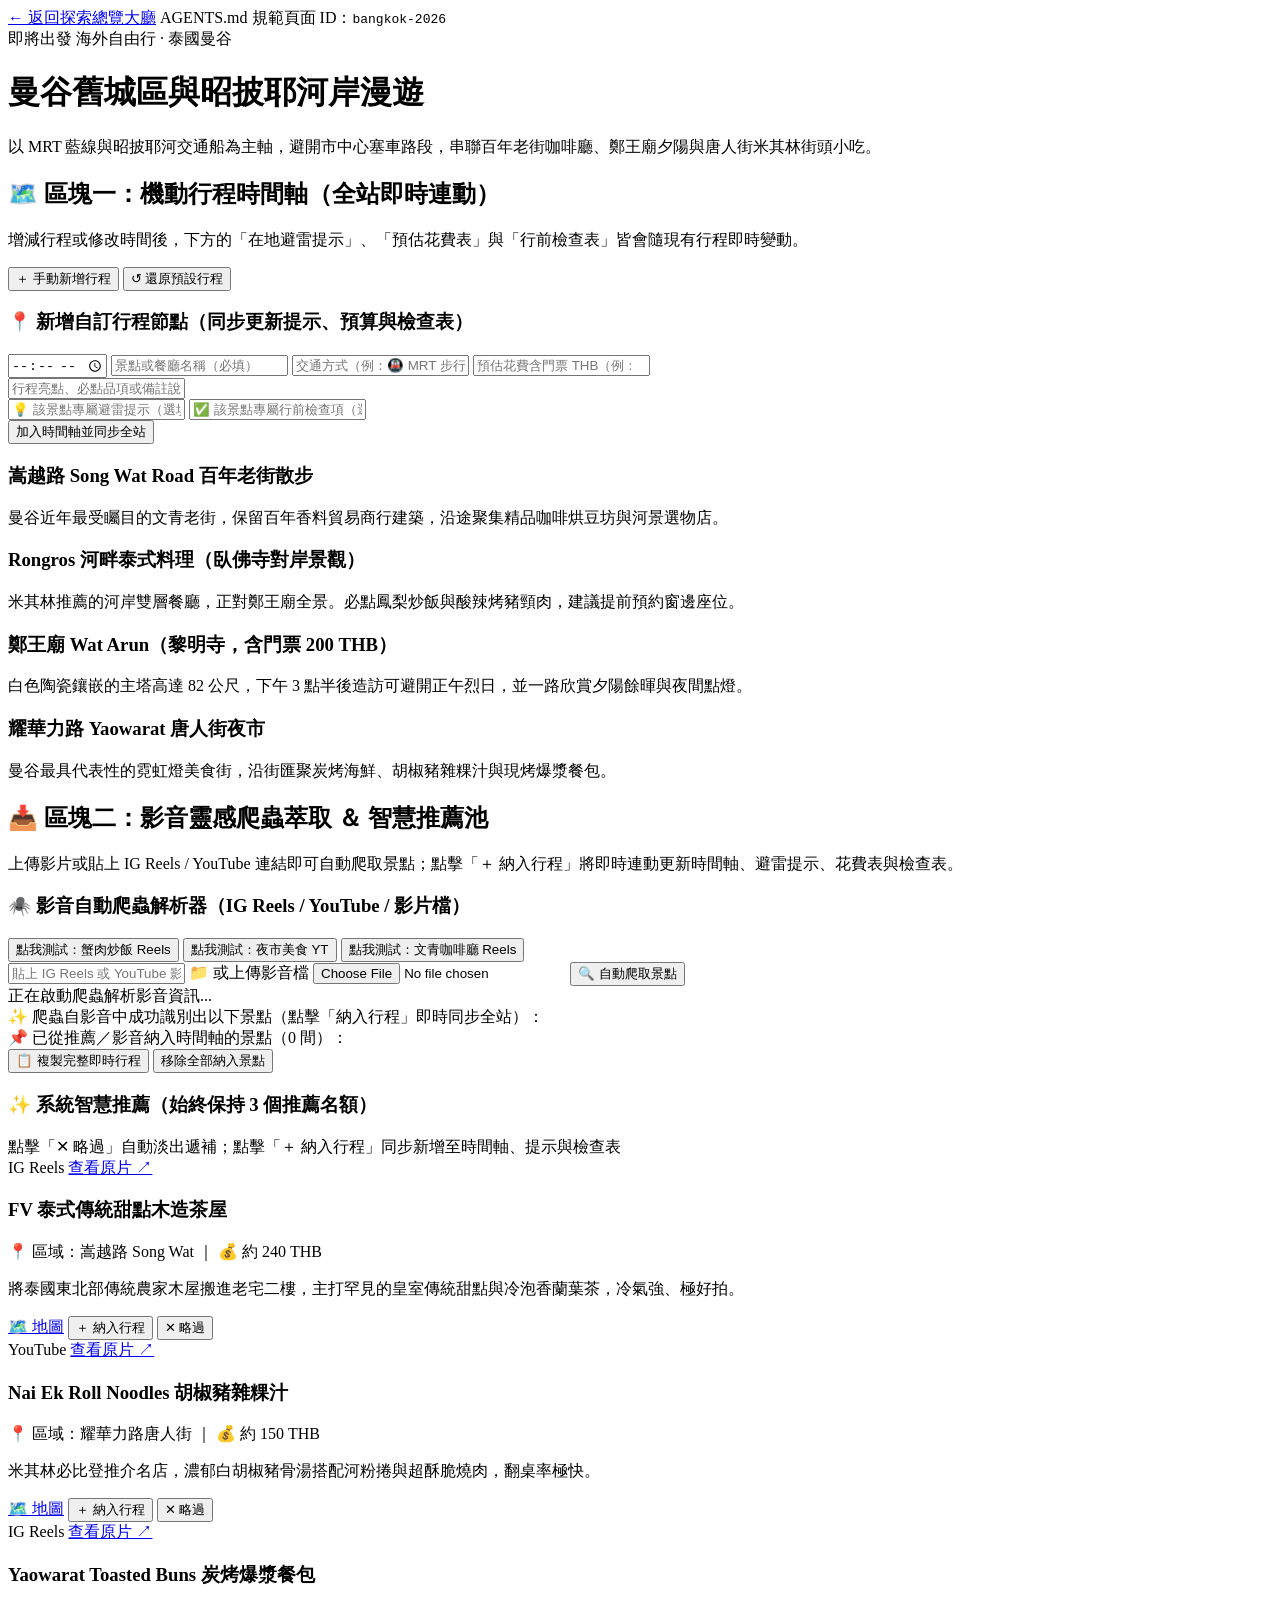
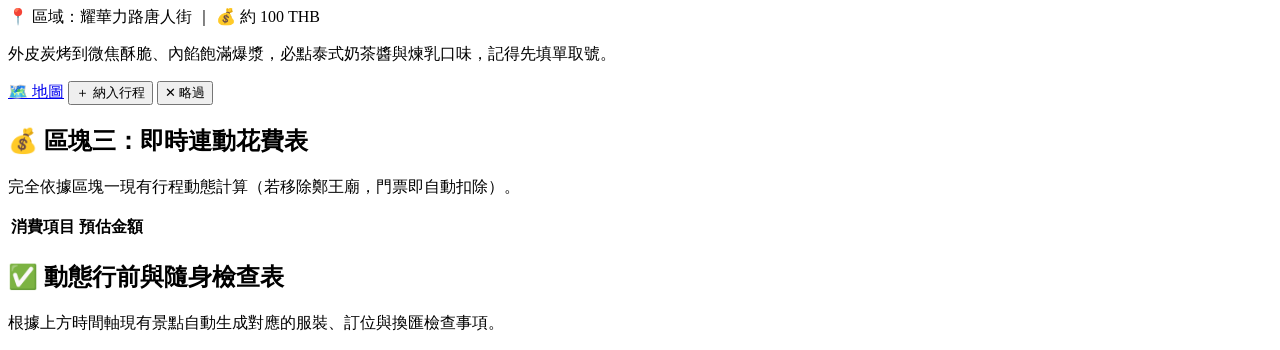
==== commit 6833da56: "bug fix" ====
--- a/guides/bangkok-2026.html
+++ b/guides/bangkok-2026.html
@@ -4,12 +4,12 @@
   <meta charset="UTF-8" />
   <meta name="viewport" content="width=device-width, initial-scale=1.0" />
   <title>曼谷舊城區與昭披耶河岸漫遊｜WanderLog</title>
-  <link rel="stylesheet" href="../style.css" />
+  <link rel="stylesheet" href="style.css" />
 </head>
 <body data-guide-id="bangkok-2026">
   <div class="container">
     <nav class="top-nav">
-      <a href="../index.html">← 返回探索總覽大廳</a>
+      <a href="index.html">← 返回探索總覽大廳</a>
       <span>AGENTS.md 規範頁面 ID：<code>bangkok-2026</code></span>
     </nav>
 
@@ -22,12 +22,12 @@
       <p>以 MRT 藍線與昭披耶河交通船為主軸，避開市中心塞車路段，串聯百年老街咖啡廳、鄭王廟夕陽與唐人街米其林街頭小吃。</p>
     </header>
 
-    <!-- 區塊一：機動行程時間軸（與區塊二、區塊三即時雙向連動） -->
+    <!-- 區塊一：機動行程時間軸（與避雷提示、推薦池、預算表及檢查表全方位即時連動） -->
     <section class="card-section" id="timeline-section">
       <div class="section-header-row">
         <div>
-          <h2 class="section-title">🗺️ 區塊一：機動行程時間軸（即時連動）</h2>
-          <p class="section-subtitle">可直接修改時間（自動依時間先後重新排序）、編輯內容、增減行程，並與下方推薦池及預算表即時同步。</p>
+          <h2 class="section-title">🗺️ 區塊一：機動行程時間軸（全站即時連動）</h2>
+          <p class="section-subtitle">增減行程或修改時間後，下方的「在地避雷提示」、「預估花費表」與「行前檢查表」皆會隨現有行程即時變動。</p>
         </div>
         <div class="timeline-toolbar">
           <button type="button" class="btn-add-stop" id="toggle-add-stop-btn">＋ 手動新增行程</button>
@@ -37,54 +37,85 @@
 
       <!-- 手動新增行程節點表單 -->
       <div class="timeline-add-box" id="timeline-add-box">
-        <h3>📍 新增自訂行程節點</h3>
+        <h3>📍 新增自訂行程節點（同步更新提示、預算與檢查表）</h3>
         <form id="timeline-add-form">
           <div class="form-grid">
             <input type="time" id="new-stop-time" class="form-input" required />
             <input type="text" id="new-stop-title" class="form-input" placeholder="景點或餐廳名稱（必填）" required />
             <input type="text" id="new-stop-transport" class="form-input" placeholder="交通方式（例：🚇 MRT 步行 5 分）" />
-            <input type="number" id="new-stop-cost" class="form-input" placeholder="預估花費 THB（例：200）" min="0" step="10" />
+            <input type="number" id="new-stop-cost" class="form-input" placeholder="預估花費含門票 THB（例：200）" min="0" step="10" />
           </div>
           <div class="form-grid">
             <input type="text" id="new-stop-desc" class="form-input" placeholder="行程亮點、必點品項或備註說明" />
           </div>
-          <button type="submit" class="btn-add-stop">加入時間軸並同步預算</button>
+          <div class="form-grid">
+            <input type="text" id="new-stop-tip" class="form-input" placeholder="💡 該景點專屬避雷提示（選填，將同步顯示於下方小撇步）" />
+            <input type="text" id="new-stop-check" class="form-input" placeholder="✅ 該景點專屬行前檢查項（選填，將同步加入區塊三檢查表）" />
+          </div>
+          <button type="submit" class="btn-add-stop">加入時間軸並同步全站</button>
         </form>
       </div>
 
+      <!-- 初始預設行程（每個節點自帶專屬花費、tip 與 check，移除節點時會一併移除） -->
       <div class="timeline" id="main-timeline">
-        <div class="timeline-item" data-time="10:30" data-transport="🚇 MRT Wat Mangkon 站步行 8 分鐘" data-cost="150">
+        <div
+          class="timeline-item"
+          data-time="10:30"
+          data-transport="🚇 MRT Wat Mangkon 站步行 8 分鐘"
+          data-cost="150"
+          data-tip="嵩越路許多老宅選物店與咖啡館於 10:00 後才陸續開門，太早抵達部分店家尚未營業。"
+          data-check="攜帶防曬用品與行動電源（嵩越路老街適合徒步街拍）"
+        >
           <h3>嵩越路 Song Wat Road 百年老街散步</h3>
           <p>曼谷近年最受矚目的文青老街，保留百年香料貿易商行建築，沿途聚集精品咖啡烘豆坊與河景選物店。</p>
         </div>
 
-        <div class="timeline-item" data-time="13:00" data-transport="🚶 沿老街步行 6 分鐘" data-cost="600">
+        <div
+          class="timeline-item"
+          data-time="13:00"
+          data-transport="🚶 沿老街步行 6 分鐘"
+          data-cost="600"
+          data-tip="Rongros 河岸窗邊座位極為搶手，未事先預約通常只能坐一樓室內區。"
+          data-check="預約 Rongros 河畔餐廳二樓靠窗座位"
+        >
           <h3>Rongros 河畔泰式料理（臥佛寺對岸景觀）</h3>
           <p>米其林推薦的河岸雙層餐廳，正對鄭王廟全景。必點鳳梨炒飯與酸辣烤豬頸肉，建議提前預約窗邊座位。</p>
         </div>
 
-        <div class="timeline-item" data-time="15:30" data-transport="⛴️ Tha Tien 碼頭搭渡輪跨河 5 分鐘" data-cost="0">
-          <h3>鄭王廟 Wat Arun（黎明寺）</h3>
+        <div
+          class="timeline-item"
+          data-time="15:30"
+          data-transport="⛴️ Tha Tien 碼頭搭渡輪跨河 5 分鐘"
+          data-cost="200"
+          data-tip="進入鄭王廟服裝規定嚴格（禁止無袖背心、短於膝蓋的短褲或破洞牛仔褲），門票 200 THB 附贈一瓶小礦泉水。"
+          data-check="準備過膝長褲或長裙（進入鄭王廟必備服裝規定）"
+        >
+          <h3>鄭王廟 Wat Arun（黎明寺，含門票 200 THB）</h3>
           <p>白色陶瓷鑲嵌的主塔高達 82 公尺，下午 3 點半後造訪可避開正午烈日，並一路欣賞夕陽餘暉與夜間點燈。</p>
         </div>
 
-        <div class="timeline-item" data-time="19:00" data-transport="🚇 MRT Sanam Chai 站搭 2 站至 Wat Mangkon" data-cost="450">
+        <div
+          class="timeline-item"
+          data-time="19:00"
+          data-transport="🚇 MRT Sanam Chai 站搭 2 站至 Wat Mangkon"
+          data-cost="450"
+          data-tip="耀華力路唐人街每逢週一有較多街邊攤販公休，建議排在週二至週日晚上前往；多數攤位僅收現金。"
+          data-check="準備 20 / 100 泰銖小鈔（唐人街夜市攤販找零必備）"
+        >
           <h3>耀華力路 Yaowarat 唐人街夜市</h3>
           <p>曼谷最具代表性的霓虹燈美食街，沿街匯聚炭烤海鮮、胡椒豬雜粿汁與現烤爆漿餐包。</p>
         </div>
       </div>
 
-      <div class="pro-tip">
-        <strong>💡 在地避雷小撇步：</strong> 進入鄭王廟服裝規定嚴格（禁止無袖背心、短於膝蓋的短褲或破洞牛仔褲）。另唐人街週一有部分街邊攤公休，建議排在週二至週日前往。
-      </div>
+      <!-- 動態避雷提示容器（由 app.js 依據上方實際行程即時渲染） -->
+      <div class="pro-tip" id="dynamic-pro-tips"></div>
     </section>
 
     <!-- 區塊二：影音自動爬蟲萃取與固定 3 卡推薦池 -->
     <section class="card-section" id="candidate-section">
       <h2 class="section-title">📥 區塊二：影音靈感爬蟲萃取 ＆ 智慧推薦池</h2>
-      <p class="section-subtitle">上傳影片或貼上 IG Reels / YouTube 連結即可自動爬取景點；點擊「＋ 納入行程」將即時連動至上方區塊一時間軸與下方區塊三花費表。</p>
-
-      <!-- 1. 影音自動爬蟲輸入框 -->
+      <p class="section-subtitle">上傳影片或貼上 IG Reels / YouTube 連結即可自動爬取景點；點擊「＋ 納入行程」將即時連動更新時間軸、避雷提示、花費表與檢查表。</p>
+
       <div class="crawler-box">
         <div class="crawler-box-header">
           <h3>🕷️ 影音自動爬蟲解析器（IG Reels / YouTube / 影片檔）</h3>
@@ -118,12 +149,11 @@
         </div>
 
         <div class="crawled-results-container" id="crawled-results-container">
-          <div class="crawled-results-title">✨ 爬蟲自影音中成功識別出以下景點（點擊「納入行程」即時同步至區塊一）：</div>
+          <div class="crawled-results-title">✨ 爬蟲自影音中成功識別出以下景點（點擊「納入行程」即時同步全站）：</div>
           <div class="candidate-grid" id="crawled-results-grid"></div>
         </div>
       </div>
 
-      <!-- 2. 已納入行程清單列（與區塊一雙向連動） -->
       <div class="accepted-bar" id="accepted-spots-bar">
         <div class="accepted-info">
           <div class="accepted-info-title">📌 已從推薦／影音納入時間軸的景點（<span id="accepted-count">0</span> 間）：</div>
@@ -135,14 +165,21 @@
         </div>
       </div>
 
-      <!-- 3. 始終維持 3 個的系統推薦池 -->
       <div class="rec-header">
         <h3>✨ 系統智慧推薦（始終保持 3 個推薦名額）</h3>
-        <span class="rec-badge">點擊「✕ 略過」自動淡出遞補；點擊「＋ 納入行程」同步新增至區塊一</span>
+        <span class="rec-badge">點擊「✕ 略過」自動淡出遞補；點擊「＋ 納入行程」同步新增至時間軸、提示與檢查表</span>
       </div>
 
       <div class="candidate-grid" id="candidate-pool">
-        <article class="candidate-card" data-spot-id="spot-fv-songwat" data-spot-name="FV 泰式傳統甜點木造茶屋" data-spot-area="嵩越路 Song Wat" data-cost="240">
+        <article
+          class="candidate-card"
+          data-spot-id="spot-fv-songwat"
+          data-spot-name="FV 泰式傳統甜點木造茶屋"
+          data-spot-area="嵩越路 Song Wat"
+          data-cost="240"
+          data-tip="FV 茶屋二樓木造老屋座位需脫鞋入內，建議穿著好穿脫的鞋子。"
+          data-check="穿著好穿脫的便鞋（進入 FV 木造茶屋二樓需脫鞋）"
+        >
           <div>
             <div class="candidate-top">
               <span class="source-badge ig">IG Reels</span>
@@ -159,7 +196,15 @@
           </div>
         </article>
 
-        <article class="candidate-card" data-spot-id="spot-nai-ek" data-spot-name="Nai Ek Roll Noodles 胡椒豬雜粿汁" data-spot-area="耀華力路唐人街" data-cost="150">
+        <article
+          class="candidate-card"
+          data-spot-id="spot-nai-ek"
+          data-spot-name="Nai Ek Roll Noodles 胡椒豬雜粿汁"
+          data-spot-area="耀華力路唐人街"
+          data-cost="150"
+          data-tip="Nai Ek 胡椒湯頭辛辣感較強，若不敢喝太辣可點乾拌脆皮燒肉飯。"
+          data-check="確認 Nai Ek 胡椒豬雜粿汁排隊動線（外帶與內用分開排隊）"
+        >
           <div>
             <div class="candidate-top">
               <span class="source-badge yt">YouTube</span>
@@ -176,7 +221,15 @@
           </div>
         </article>
 
-        <article class="candidate-card" data-spot-id="spot-toasted-buns" data-spot-name="Yaowarat Toasted Buns 炭烤爆漿餐包" data-spot-area="耀華力路唐人街" data-cost="100">
+        <article
+          class="candidate-card"
+          data-spot-id="spot-toasted-buns"
+          data-spot-name="Yaowarat Toasted Buns 炭烤爆漿餐包"
+          data-spot-area="耀華力路唐人街"
+          data-cost="100"
+          data-tip="爆漿烤麵包攤位不接受口頭點餐，務必先在攤位旁拿點餐單寫好口味並領取號碼牌。"
+          data-check="抵達唐人街先去 Yaowarat 烤麵包攤填單抽號碼牌"
+        >
           <div>
             <div class="candidate-top">
               <span class="source-badge ig">IG Reels</span>
@@ -195,40 +248,27 @@
       </div>
     </section>
 
-    <!-- 區塊三：單日預算表與行前檢查表（與區塊一即時連動） -->
+    <!-- 區塊三：即時連動花費表與動態行前檢查表 -->
     <div class="two-col-grid">
       <section class="card-section">
         <h2 class="section-title">💰 區塊三：即時連動花費表</h2>
-        <p class="section-subtitle">隨區塊一行程增減或金額修改自動重新計算總預算（THB / TWD）。</p>
+        <p class="section-subtitle">完全依據區塊一現有行程動態計算（若移除鄭王廟，門票即自動扣除）。</p>
         <table class="budget-table">
           <thead>
             <tr><th>消費項目</th><th>預估金額</th></tr>
           </thead>
-          <tbody id="budget-tbody">
-            <tr><td>MRT 藍線車資 ＋ 跨河渡輪船票</td><td>140 THB</td></tr>
-            <tr><td>鄭王廟外國遊客門票（含礦泉水）</td><td>200 THB</td></tr>
-            <tr><td>10:30 嵩越路 Song Wat Road 百年老街散步</td><td>150 THB</td></tr>
-            <tr><td>13:00 Rongros 河畔泰式料理</td><td>600 THB</td></tr>
-            <tr><td>19:00 耀華力路 Yaowarat 唐人街夜市</td><td>450 THB</td></tr>
-            <tr class="total-row"><td>單日即時總計（約合 NT$ 1,480）</td><td>1,540 THB</td></tr>
-          </tbody>
+          <tbody id="budget-tbody"></tbody>
         </table>
       </section>
 
       <section class="card-section">
-        <h2 class="section-title">✅ 行前與隨身檢查表</h2>
-        <p class="section-subtitle">勾選進度自動綁定 <code>bangkok-2026</code> 儲存於瀏覽器。</p>
-        <ul class="checklist">
-          <li><label><input type="checkbox" data-check-id="bkk-chk-1" /><span>確認護照效期超過 6 個月以上</span></label></li>
-          <li><label><input type="checkbox" data-check-id="bkk-chk-2" /><span>準備過膝長褲或長裙（進入鄭王廟必備）</span></label></li>
-          <li><label><input type="checkbox" data-check-id="bkk-chk-3" /><span>準備 20 / 100 泰銖小鈔（夜市與渡輪找零用）</span></label></li>
-          <li><label><input type="checkbox" data-check-id="bkk-chk-4" /><span>安裝 Grab 與 Bolt 叫車 App 並設定付款方式</span></label></li>
-          <li><label><input type="checkbox" data-check-id="bkk-chk-5" /><span>預約 Rongros 河畔餐廳靠窗座位</span></label></li>
-        </ul>
+        <h2 class="section-title">✅ 動態行前與隨身檢查表</h2>
+        <p class="section-subtitle">根據上方時間軸現有景點自動生成對應的服裝、訂位與換匯檢查事項。</p>
+        <ul class="checklist" id="dynamic-checklist"></ul>
       </section>
     </div>
   </div>
 
-  <script src="../app.js"></script>
+  <script src="app.js"></script>
 </body>
 </html>
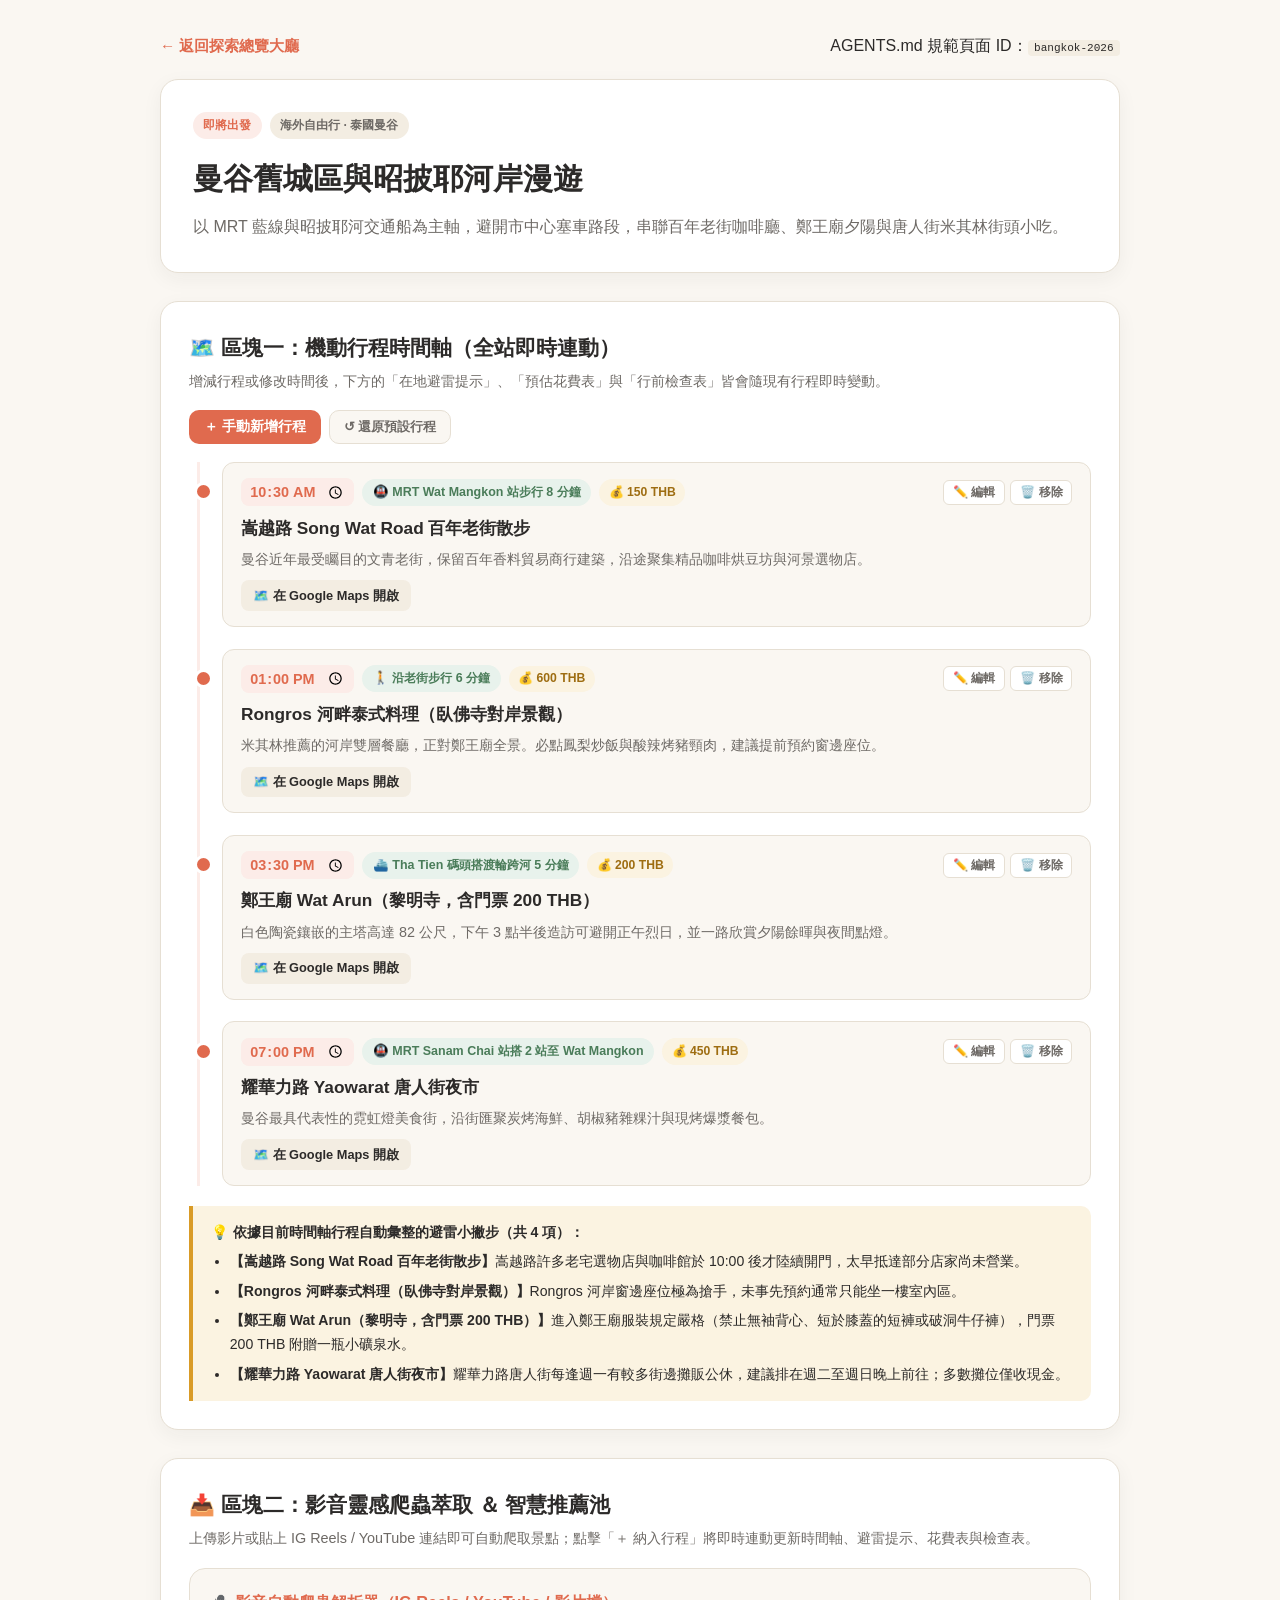
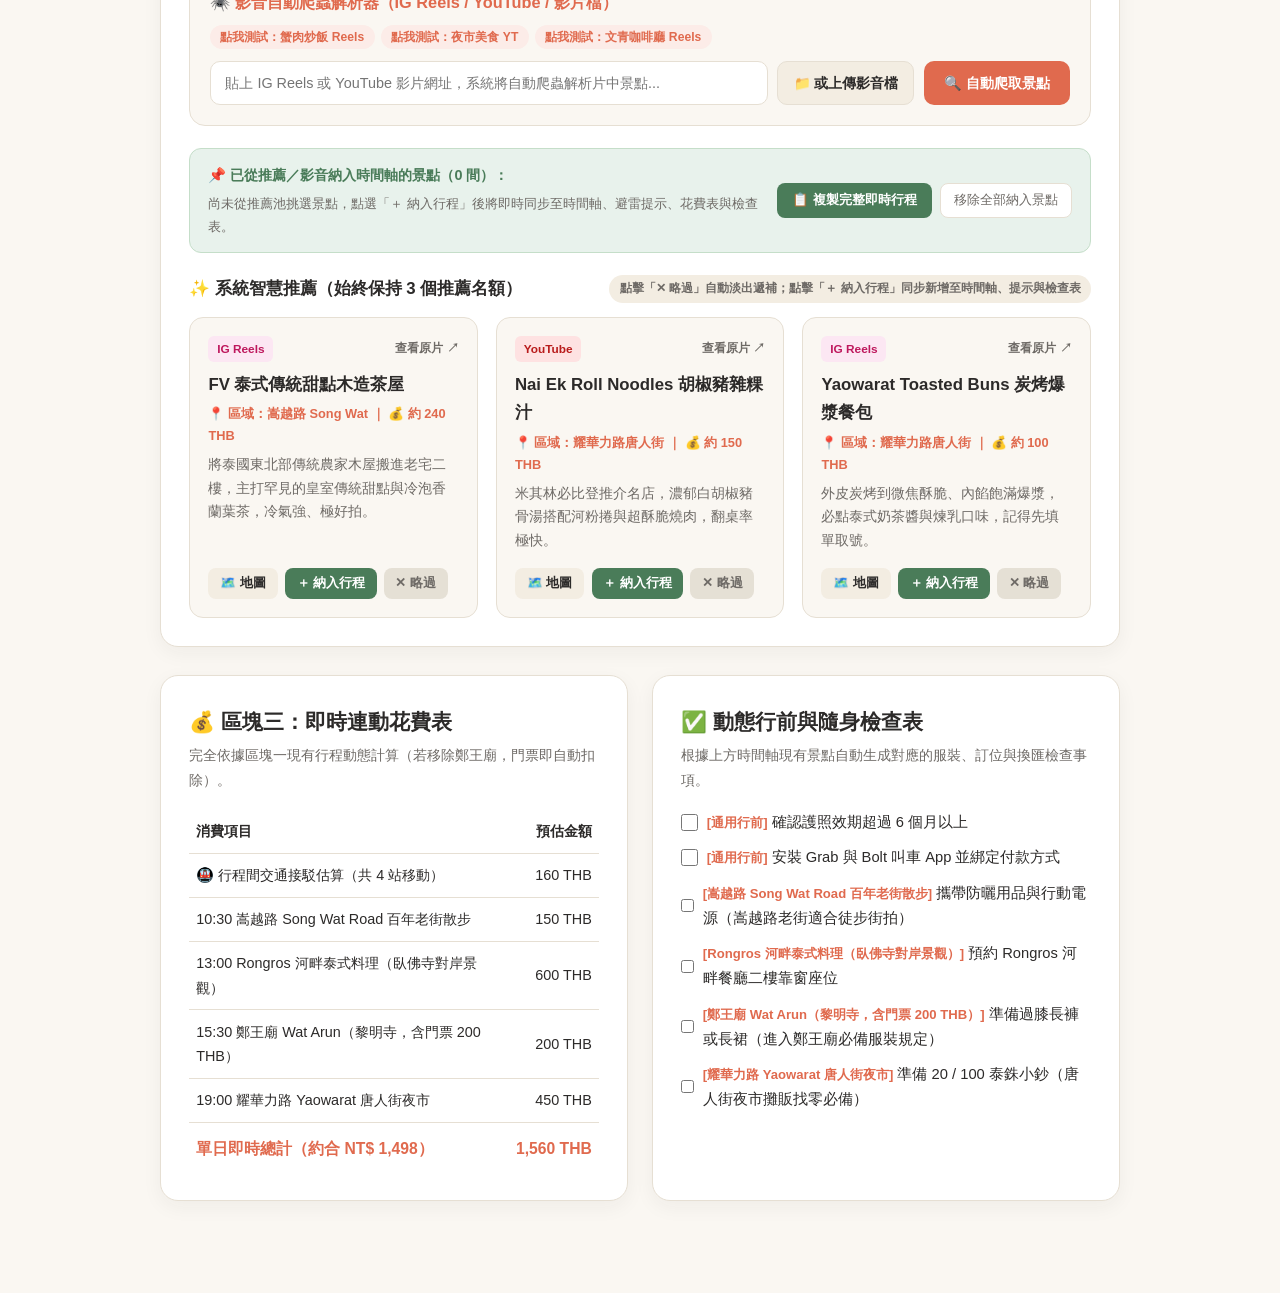
==== commit 8b607abd: "guides repush" ====
--- a/guides/bangkok-2026.html
+++ b/guides/bangkok-2026.html
@@ -4,12 +4,14 @@
   <meta charset="UTF-8" />
   <meta name="viewport" content="width=device-width, initial-scale=1.0" />
   <title>曼谷舊城區與昭披耶河岸漫遊｜WanderLog</title>
-  <link rel="stylesheet" href="style.css" />
+  <!-- 修正 1：加回 ../ 讀取外層的 style.css -->
+  <link rel="stylesheet" href="../style.css" />
 </head>
 <body data-guide-id="bangkok-2026">
   <div class="container">
     <nav class="top-nav">
-      <a href="index.html">← 返回探索總覽大廳</a>
+      <!-- 修正 2：加回 ../ 返回外層的 index.html -->
+      <a href="../index.html">← 返回探索總覽大廳</a>
       <span>AGENTS.md 規範頁面 ID：<code>bangkok-2026</code></span>
     </nav>
 
@@ -56,7 +58,7 @@
         </form>
       </div>
 
-      <!-- 初始預設行程（每個節點自帶專屬花費、tip 與 check，移除節點時會一併移除） -->
+      <!-- 初始預設行程 -->
       <div class="timeline" id="main-timeline">
         <div
           class="timeline-item"
@@ -107,7 +109,7 @@
         </div>
       </div>
 
-      <!-- 動態避雷提示容器（由 app.js 依據上方實際行程即時渲染） -->
+      <!-- 動態避雷提示容器 -->
       <div class="pro-tip" id="dynamic-pro-tips"></div>
     </section>
 
@@ -269,6 +271,7 @@
     </div>
   </div>
 
-  <script src="app.js"></script>
+  <!-- 修正 3：加回 ../ 讀取外層的 app.js -->
+  <script src="../app.js"></script>
 </body>
 </html>
--- a/style.css
+++ b/style.css
@@ -0,0 +1,689 @@
+:root {
+  --bg-page: #FAF7F2;
+  --bg-card: #FFFFFF;
+  --bg-subtle: #F3EDE2;
+  --text-main: #2C2A29;
+  --text-muted: #6E6A66;
+  --terracotta: #E06A4E;
+  --terracotta-soft: #FCECE8;
+  --sage: #4A7C59;
+  --sage-soft: #E8F2EC;
+  --mustard: #D99B26;
+  --mustard-soft: #FBF3E1;
+  --border: #E6DFD3;
+  --shadow: 0 6px 20px rgba(44, 42, 41, 0.05);
+}
+
+* { box-sizing: border-box; margin: 0; padding: 0; }
+
+body {
+  background-color: var(--bg-page);
+  color: var(--text-main);
+  font-family: -apple-system, BlinkMacSystemFont, "Segoe UI", "Noto Sans TC", sans-serif;
+  line-height: 1.7;
+  padding: 2rem 1rem 4rem;
+}
+
+.container { max-width: 960px; margin: 0 auto; }
+
+/* 首頁標頭與統計看板 */
+.magazine-header {
+  text-align: center;
+  padding: 2rem 1.25rem 2.25rem;
+  background: var(--bg-card);
+  border: 1px solid var(--border);
+  border-radius: 20px;
+  margin-bottom: 2rem;
+  box-shadow: var(--shadow);
+}
+.magazine-kicker {
+  display: inline-block;
+  font-size: 0.78rem;
+  letter-spacing: 0.12em;
+  text-transform: uppercase;
+  color: var(--terracotta);
+  background: var(--terracotta-soft);
+  padding: 0.25rem 0.75rem;
+  border-radius: 999px;
+  font-weight: 700;
+  margin-bottom: 0.75rem;
+}
+.magazine-header h1 { font-size: 2.15rem; font-weight: 800; margin-bottom: 0.5rem; }
+.magazine-header p { color: var(--text-muted); max-width: 640px; margin: 0 auto 1.5rem; }
+
+.stats-banner {
+  display: flex;
+  justify-content: center;
+  gap: 2rem;
+  background: var(--bg-page);
+  border: 1px solid var(--border);
+  border-radius: 14px;
+  padding: 1rem;
+  max-width: 660px;
+  margin: 0 auto 1.5rem;
+  flex-wrap: wrap;
+}
+.stat-item { display: flex; flex-direction: column; align-items: center; }
+.stat-num { font-size: 1.35rem; font-weight: 800; color: var(--terracotta); }
+.stat-label { font-size: 0.8rem; color: var(--text-muted); font-weight: 600; }
+
+.controls-wrapper {
+  display: flex;
+  justify-content: space-between;
+  align-items: center;
+  gap: 1rem;
+  max-width: 780px;
+  margin: 0 auto;
+  flex-wrap: wrap;
+}
+.filter-bar { display: flex; gap: 0.5rem; flex-wrap: wrap; }
+.filter-btn {
+  background: var(--bg-page);
+  border: 1px solid var(--border);
+  color: var(--text-main);
+  padding: 0.45rem 1rem;
+  border-radius: 999px;
+  cursor: pointer;
+  font-size: 0.88rem;
+  font-weight: 600;
+  transition: all 0.15s ease;
+}
+.filter-btn.active, .filter-btn:hover {
+  background: var(--terracotta);
+  color: #FFF;
+  border-color: var(--terracotta);
+}
+.search-input {
+  flex: 1;
+  min-width: 220px;
+  padding: 0.5rem 0.9rem;
+  border: 1px solid var(--border);
+  border-radius: 999px;
+  background: var(--bg-page);
+  font-size: 0.88rem;
+  color: var(--text-main);
+}
+
+/* 首頁卡片網格 */
+.guide-grid {
+  display: grid;
+  grid-template-columns: repeat(auto-fill, minmax(300px, 1fr));
+  gap: 1.5rem;
+  margin-bottom: 2rem;
+}
+.guide-card {
+  display: flex;
+  flex-direction: column;
+  justify-content: space-between;
+  background: var(--bg-card);
+  border: 1px solid var(--border);
+  border-radius: 18px;
+  padding: 1.5rem;
+  text-decoration: none;
+  color: inherit;
+  box-shadow: var(--shadow);
+  transition: transform 0.2s ease, box-shadow 0.2s ease;
+}
+.guide-card:hover { transform: translateY(-4px); box-shadow: 0 12px 28px rgba(44, 42, 41, 0.1); }
+.card-badges { display: flex; gap: 0.5rem; margin-bottom: 0.85rem; flex-wrap: wrap; }
+.status-badge {
+  font-size: 0.76rem;
+  font-weight: 700;
+  padding: 0.2rem 0.65rem;
+  border-radius: 999px;
+  background: var(--terracotta-soft);
+  color: var(--terracotta);
+}
+.status-badge.planning { background: var(--mustard-soft); color: #9E6D11; }
+.status-badge.done { background: var(--sage-soft); color: var(--sage); }
+.region-tag {
+  font-size: 0.76rem;
+  font-weight: 600;
+  padding: 0.2rem 0.65rem;
+  border-radius: 999px;
+  background: var(--bg-subtle);
+  color: var(--text-muted);
+}
+.guide-card h2 { font-size: 1.25rem; margin-bottom: 0.5rem; }
+.guide-card p { font-size: 0.92rem; color: var(--text-muted); margin-bottom: 1.25rem; }
+.guide-card-footer {
+  display: flex;
+  justify-content: space-between;
+  font-size: 0.84rem;
+  font-weight: 700;
+  color: var(--terracotta);
+  border-top: 1px dashed var(--border);
+  padding-top: 0.85rem;
+}
+
+/* 流程說明區 */
+.workflow-steps { display: grid; grid-template-columns: 1fr 1fr; gap: 1.25rem; }
+@media (max-width: 720px) { .workflow-steps { grid-template-columns: 1fr; } }
+.wf-step {
+  background: var(--bg-page);
+  border: 1px solid var(--border);
+  border-radius: 14px;
+  padding: 1.2rem;
+}
+.wf-num {
+  display: inline-block;
+  font-size: 0.75rem;
+  font-weight: 800;
+  background: var(--sage-soft);
+  color: var(--sage);
+  padding: 0.15rem 0.55rem;
+  border-radius: 6px;
+  margin-bottom: 0.5rem;
+}
+.wf-step h3 { font-size: 1.05rem; margin-bottom: 0.4rem; }
+.wf-step p { font-size: 0.88rem; color: var(--text-muted); }
+code { background: var(--bg-subtle); padding: 0.1rem 0.4rem; border-radius: 4px; font-size: 0.85em; }
+
+/* 子頁面導覽與標頭 */
+.top-nav {
+  display: flex;
+  justify-content: space-between;
+  align-items: center;
+  margin-bottom: 1.25rem;
+  flex-wrap: wrap;
+  gap: 0.5rem;
+}
+.top-nav a { color: var(--terracotta); text-decoration: none; font-weight: 700; font-size: 0.95rem; }
+
+.guide-header {
+  background: var(--bg-card);
+  border: 1px solid var(--border);
+  border-radius: 18px;
+  padding: 2rem;
+  margin-bottom: 1.75rem;
+  box-shadow: var(--shadow);
+}
+.guide-header h1 { font-size: 1.9rem; margin: 0.5rem 0; }
+.guide-header p { color: var(--text-muted); }
+
+.card-section {
+  background: var(--bg-card);
+  border: 1px solid var(--border);
+  border-radius: 18px;
+  padding: 1.75rem;
+  margin-bottom: 1.75rem;
+  box-shadow: var(--shadow);
+}
+.section-header-row {
+  display: flex;
+  justify-content: space-between;
+  align-items: flex-start;
+  gap: 1rem;
+  flex-wrap: wrap;
+  margin-bottom: 1.15rem;
+}
+.section-title { font-size: 1.3rem; margin-bottom: 0.25rem; }
+.section-subtitle { font-size: 0.9rem; color: var(--text-muted); margin-bottom: 1.1rem; }
+.section-header-row .section-subtitle { margin-bottom: 0; }
+
+/* 區塊一：機動行程時間軸與控制列 */
+.timeline-toolbar {
+  display: flex;
+  gap: 0.5rem;
+  flex-wrap: wrap;
+}
+.btn-add-stop {
+  background: var(--terracotta);
+  color: #FFF;
+  border: none;
+  padding: 0.45rem 0.95rem;
+  border-radius: 10px;
+  font-size: 0.85rem;
+  font-weight: 700;
+  cursor: pointer;
+}
+.btn-restore-timeline {
+  background: var(--bg-page);
+  border: 1px solid var(--border);
+  color: var(--text-muted);
+  padding: 0.45rem 0.85rem;
+  border-radius: 10px;
+  font-size: 0.82rem;
+  font-weight: 600;
+  cursor: pointer;
+}
+.btn-restore-timeline:hover { color: var(--text-main); border-color: var(--text-muted); }
+
+.timeline-add-box {
+  display: none;
+  background: var(--bg-page);
+  border: 1.5px dashed var(--terracotta);
+  border-radius: 14px;
+  padding: 1.15rem;
+  margin-bottom: 1.4rem;
+}
+.timeline-add-box.open { display: block; }
+.timeline-add-box h3 { font-size: 0.98rem; color: var(--terracotta); margin-bottom: 0.7rem; }
+.form-grid {
+  display: grid;
+  grid-template-columns: repeat(auto-fit, minmax(170px, 1fr));
+  gap: 0.65rem;
+  margin-bottom: 0.7rem;
+}
+.form-input {
+  width: 100%;
+  padding: 0.5rem 0.75rem;
+  border: 1px solid var(--border);
+  border-radius: 8px;
+  font-size: 0.88rem;
+  background: #FFF;
+  color: var(--text-main);
+}
+
+.timeline { border-left: 3px solid var(--terracotta-soft); padding-left: 1.4rem; margin-left: 0.5rem; }
+.timeline-item {
+  position: relative;
+  margin-bottom: 1.35rem;
+  padding: 0.95rem 1.1rem;
+  border-radius: 12px;
+  background: var(--bg-page);
+  border: 1px solid var(--border);
+  transition: transform 0.25s ease, box-shadow 0.25s ease, border-color 0.25s ease;
+}
+.timeline-item:last-child { margin-bottom: 0; }
+.timeline-item::before {
+  content: "";
+  position: absolute;
+  left: -1.82rem;
+  top: 1.2rem;
+  width: 13px;
+  height: 13px;
+  border-radius: 50%;
+  background: var(--terracotta);
+  border: 3px solid var(--bg-card);
+}
+
+@keyframes flashHighlight {
+  0% { background-color: var(--sage-soft); border-color: var(--sage); transform: scale(1.01); }
+  100% { background-color: var(--bg-page); border-color: var(--border); transform: scale(1); }
+}
+.timeline-item.just-updated {
+  animation: flashHighlight 1.1s ease;
+}
+
+.timeline-top-row {
+  display: flex;
+  justify-content: space-between;
+  align-items: center;
+  gap: 0.6rem;
+  margin-bottom: 0.45rem;
+  flex-wrap: wrap;
+}
+.timeline-meta { display: flex; align-items: center; gap: 0.5rem; flex-wrap: wrap; }
+
+.time-input {
+  font-family: inherit;
+  font-weight: 800;
+  color: var(--terracotta);
+  background: var(--terracotta-soft);
+  border: 1px solid transparent;
+  border-radius: 8px;
+  padding: 0.15rem 0.45rem;
+  font-size: 0.9rem;
+  cursor: pointer;
+}
+.time-input:hover, .time-input:focus {
+  border-color: var(--terracotta);
+  outline: none;
+  background: #FFF;
+}
+
+.transport-pill {
+  font-size: 0.78rem;
+  background: var(--sage-soft);
+  color: var(--sage);
+  padding: 0.18rem 0.65rem;
+  border-radius: 999px;
+  font-weight: 600;
+}
+.cost-pill {
+  font-size: 0.76rem;
+  background: var(--mustard-soft);
+  color: #9E6D11;
+  padding: 0.18rem 0.6rem;
+  border-radius: 999px;
+  font-weight: 700;
+}
+.linked-badge {
+  font-size: 0.72rem;
+  background: #FCE7F3;
+  color: #BE185D;
+  padding: 0.15rem 0.5rem;
+  border-radius: 6px;
+  font-weight: 700;
+}
+
+.timeline-item-actions {
+  display: flex;
+  gap: 0.35rem;
+}
+.btn-item-edit, .btn-item-delete {
+  border: 1px solid var(--border);
+  background: #FFF;
+  color: var(--text-muted);
+  font-size: 0.76rem;
+  font-weight: 700;
+  padding: 0.2rem 0.55rem;
+  border-radius: 6px;
+  cursor: pointer;
+}
+.btn-item-edit:hover { color: var(--terracotta); border-color: var(--terracotta); }
+.btn-item-delete:hover { color: #B91C1C; border-color: #B91C1C; background: #FEE2E2; }
+
+.timeline-item h3 { font-size: 1.08rem; margin-bottom: 0.25rem; }
+.timeline-item p { font-size: 0.9rem; color: var(--text-muted); margin-bottom: 0.55rem; }
+
+.inline-edit-box {
+  display: none;
+  margin-top: 0.75rem;
+  padding-top: 0.75rem;
+  border-top: 1px dashed var(--border);
+}
+.inline-edit-box.open { display: block; }
+.btn-save-edit {
+  background: var(--sage);
+  color: #FFF;
+  border: none;
+  padding: 0.38rem 0.85rem;
+  border-radius: 8px;
+  font-size: 0.82rem;
+  font-weight: 700;
+  cursor: pointer;
+}
+
+.map-btn {
+  display: inline-block;
+  font-size: 0.8rem;
+  font-weight: 600;
+  color: var(--text-main);
+  background: var(--bg-subtle);
+  padding: 0.28rem 0.75rem;
+  border-radius: 8px;
+  text-decoration: none;
+  transition: background 0.15s;
+}
+.map-btn:hover { background: #E5DEC9; }
+
+/* 區塊二：影音自動爬蟲萃取器 */
+.crawler-box {
+  background: var(--bg-page);
+  border: 1.5px solid var(--border);
+  border-radius: 16px;
+  padding: 1.25rem;
+  margin-bottom: 1.35rem;
+}
+.crawler-box-header {
+  display: flex;
+  justify-content: space-between;
+  align-items: center;
+  margin-bottom: 0.75rem;
+  flex-wrap: wrap;
+  gap: 0.5rem;
+}
+.crawler-box-header h3 { font-size: 1.02rem; color: var(--terracotta); display: flex; align-items: center; gap: 0.4rem; }
+.sample-links { display: flex; gap: 0.4rem; flex-wrap: wrap; }
+.btn-sample {
+  background: var(--terracotta-soft);
+  color: var(--terracotta);
+  border: none;
+  padding: 0.22rem 0.65rem;
+  border-radius: 999px;
+  font-size: 0.76rem;
+  font-weight: 700;
+  cursor: pointer;
+}
+.btn-sample:hover { background: var(--terracotta); color: #FFF; }
+
+.crawler-input-group {
+  display: flex;
+  gap: 0.6rem;
+  flex-wrap: wrap;
+}
+.crawler-url-input {
+  flex: 1;
+  min-width: 240px;
+  padding: 0.62rem 0.9rem;
+  border: 1px solid var(--border);
+  border-radius: 10px;
+  font-size: 0.9rem;
+  background: #FFF;
+}
+.file-upload-label {
+  display: inline-flex;
+  align-items: center;
+  gap: 0.35rem;
+  background: var(--bg-subtle);
+  color: var(--text-main);
+  padding: 0.6rem 0.95rem;
+  border-radius: 10px;
+  font-size: 0.85rem;
+  font-weight: 600;
+  cursor: pointer;
+  border: 1px solid var(--border);
+}
+.file-upload-label input { display: none; }
+.btn-crawl {
+  background: var(--terracotta);
+  color: #FFF;
+  border: none;
+  padding: 0.62rem 1.25rem;
+  border-radius: 10px;
+  font-weight: 700;
+  font-size: 0.88rem;
+  cursor: pointer;
+}
+.btn-crawl:disabled { opacity: 0.6; cursor: wait; }
+
+.crawler-status {
+  display: none;
+  margin-top: 0.9rem;
+  padding: 0.75rem 1rem;
+  background: #FFF;
+  border: 1px solid var(--border);
+  border-radius: 10px;
+  font-size: 0.85rem;
+}
+.crawler-status.active { display: block; }
+.progress-track {
+  width: 100%;
+  height: 6px;
+  background: var(--bg-subtle);
+  border-radius: 999px;
+  overflow: hidden;
+  margin-top: 0.45rem;
+}
+.progress-fill {
+  height: 100%;
+  width: 0%;
+  background: var(--terracotta);
+  transition: width 0.3s ease;
+}
+
+.crawled-results-container {
+  display: none;
+  margin-top: 1rem;
+  padding-top: 1rem;
+  border-top: 1px dashed var(--border);
+}
+.crawled-results-container.active { display: block; }
+.crawled-results-title {
+  font-size: 0.9rem;
+  font-weight: 800;
+  color: var(--sage);
+  margin-bottom: 0.75rem;
+}
+
+/* 已納入行程清單列 */
+.accepted-bar {
+  display: flex;
+  justify-content: space-between;
+  align-items: center;
+  background: var(--sage-soft);
+  border: 1px solid #C5DEC9;
+  padding: 0.85rem 1.15rem;
+  border-radius: 12px;
+  margin-bottom: 1.35rem;
+  flex-wrap: wrap;
+  gap: 0.75rem;
+}
+.accepted-info { flex: 1; min-width: 240px; }
+.accepted-info-title { font-size: 0.9rem; font-weight: 800; color: var(--sage); margin-bottom: 0.35rem; }
+.accepted-chips { display: flex; gap: 0.45rem; flex-wrap: wrap; }
+.spot-chip {
+  display: inline-flex;
+  align-items: center;
+  gap: 0.35rem;
+  background: #FFF;
+  border: 1px solid #B7D5BE;
+  color: var(--text-main);
+  padding: 0.22rem 0.65rem;
+  border-radius: 999px;
+  font-size: 0.8rem;
+  font-weight: 600;
+}
+.chip-remove {
+  background: none;
+  border: none;
+  color: var(--text-muted);
+  cursor: pointer;
+  font-weight: 800;
+  font-size: 0.85rem;
+}
+.chip-remove:hover { color: #B91C1C; }
+.pool-btns { display: flex; gap: 0.5rem; flex-wrap: wrap; }
+.btn-export {
+  background: var(--sage);
+  color: #FFF;
+  border: none;
+  padding: 0.48rem 0.95rem;
+  border-radius: 8px;
+  font-weight: 700;
+  font-size: 0.83rem;
+  cursor: pointer;
+}
+.btn-reset {
+  background: #FFF;
+  border: 1px solid var(--border);
+  color: var(--text-muted);
+  padding: 0.48rem 0.8rem;
+  border-radius: 8px;
+  font-size: 0.82rem;
+  cursor: pointer;
+}
+
+/* 固定 3 卡推薦網格與淡出遞補動畫 */
+.rec-header {
+  display: flex;
+  justify-content: space-between;
+  align-items: center;
+  margin-bottom: 0.85rem;
+  flex-wrap: wrap;
+  gap: 0.5rem;
+}
+.rec-header h3 { font-size: 1.05rem; }
+.rec-badge {
+  font-size: 0.78rem;
+  color: var(--text-muted);
+  background: var(--bg-subtle);
+  padding: 0.2rem 0.65rem;
+  border-radius: 999px;
+  font-weight: 600;
+}
+
+.candidate-grid {
+  display: grid;
+  grid-template-columns: repeat(3, 1fr);
+  gap: 1.1rem;
+}
+@media (max-width: 820px) {
+  .candidate-grid { grid-template-columns: 1fr; }
+}
+
+.candidate-card {
+  border: 1.5px solid var(--border);
+  border-radius: 14px;
+  padding: 1.15rem;
+  background: var(--bg-page);
+  display: flex;
+  flex-direction: column;
+  justify-content: space-between;
+  transition: transform 0.28s ease, opacity 0.28s ease, border-color 0.2s ease;
+}
+.candidate-card:hover { border-color: var(--terracotta); }
+
+.candidate-card.fade-out {
+  opacity: 0;
+  transform: scale(0.92) translateY(10px);
+  pointer-events: none;
+}
+
+@keyframes cardFadeIn {
+  from { opacity: 0; transform: scale(0.92) translateY(-10px); }
+  to { opacity: 1; transform: scale(1) translateY(0); }
+}
+.candidate-card.fade-in {
+  animation: cardFadeIn 0.32s cubic-bezier(0.22, 1, 0.36, 1) forwards;
+}
+
+.candidate-top { display: flex; justify-content: space-between; align-items: center; margin-bottom: 0.55rem; }
+.source-badge {
+  font-size: 0.74rem;
+  font-weight: 700;
+  padding: 0.18rem 0.55rem;
+  border-radius: 6px;
+}
+.source-badge.ig { background: #FCE7F3; color: #BE185D; }
+.source-badge.yt { background: #FEE2E2; color: #B91C1C; }
+.video-link { font-size: 0.78rem; color: var(--text-muted); text-decoration: none; font-weight: 600; }
+.video-link:hover { text-decoration: underline; }
+
+.candidate-card h3 { font-size: 1.05rem; margin-bottom: 0.25rem; }
+.spot-area-tag { font-size: 0.8rem; font-weight: 700; color: var(--terracotta); margin-bottom: 0.4rem; }
+.spot-desc { font-size: 0.86rem; color: var(--text-muted); margin-bottom: 1rem; }
+
+.candidate-actions { display: flex; gap: 0.45rem; flex-wrap: wrap; }
+.btn-accept, .btn-reject {
+  border: none;
+  padding: 0.38rem 0.72rem;
+  border-radius: 8px;
+  font-size: 0.8rem;
+  font-weight: 700;
+  cursor: pointer;
+}
+.btn-accept { background: var(--sage); color: #FFF; }
+.btn-accept:hover { opacity: 0.9; }
+.btn-reject { background: #E5E0D5; color: var(--text-muted); }
+.btn-reject:hover { background: #D8D1C3; color: var(--text-main); }
+
+/* 區塊三：預算表與檢查表 */
+.two-col-grid { display: grid; grid-template-columns: 1fr 1fr; gap: 1.5rem; }
+@media (max-width: 720px) { .two-col-grid { grid-template-columns: 1fr; } }
+
+.budget-table { width: 100%; border-collapse: collapse; font-size: 0.9rem; }
+.budget-table th, .budget-table td {
+  padding: 0.58rem 0.45rem;
+  border-bottom: 1px solid var(--border);
+  text-align: left;
+}
+.budget-table td:last-child, .budget-table th:last-child { text-align: right; white-space: nowrap; }
+.budget-table tr.total-row td { font-weight: 800; color: var(--terracotta); border-bottom: none; font-size: 0.98rem; padding-top: 0.8rem; }
+
+.checklist { list-style: none; }
+.checklist li { margin-bottom: 0.65rem; font-size: 0.92rem; }
+.checklist label { display: flex; align-items: center; gap: 0.55rem; cursor: pointer; }
+.checklist input[type="checkbox"] { width: 17px; height: 17px; accent-color: var(--terracotta); }
+.checklist input[type="checkbox"]:checked + span { text-decoration: line-through; color: var(--text-muted); }
+
+.pro-tip {
+  background: var(--mustard-soft);
+  border-left: 4px solid var(--mustard);
+  padding: 0.9rem 1.1rem;
+  border-radius: 0 10px 10px 0;
+  font-size: 0.88rem;
+  margin-top: 1.25rem;
+}
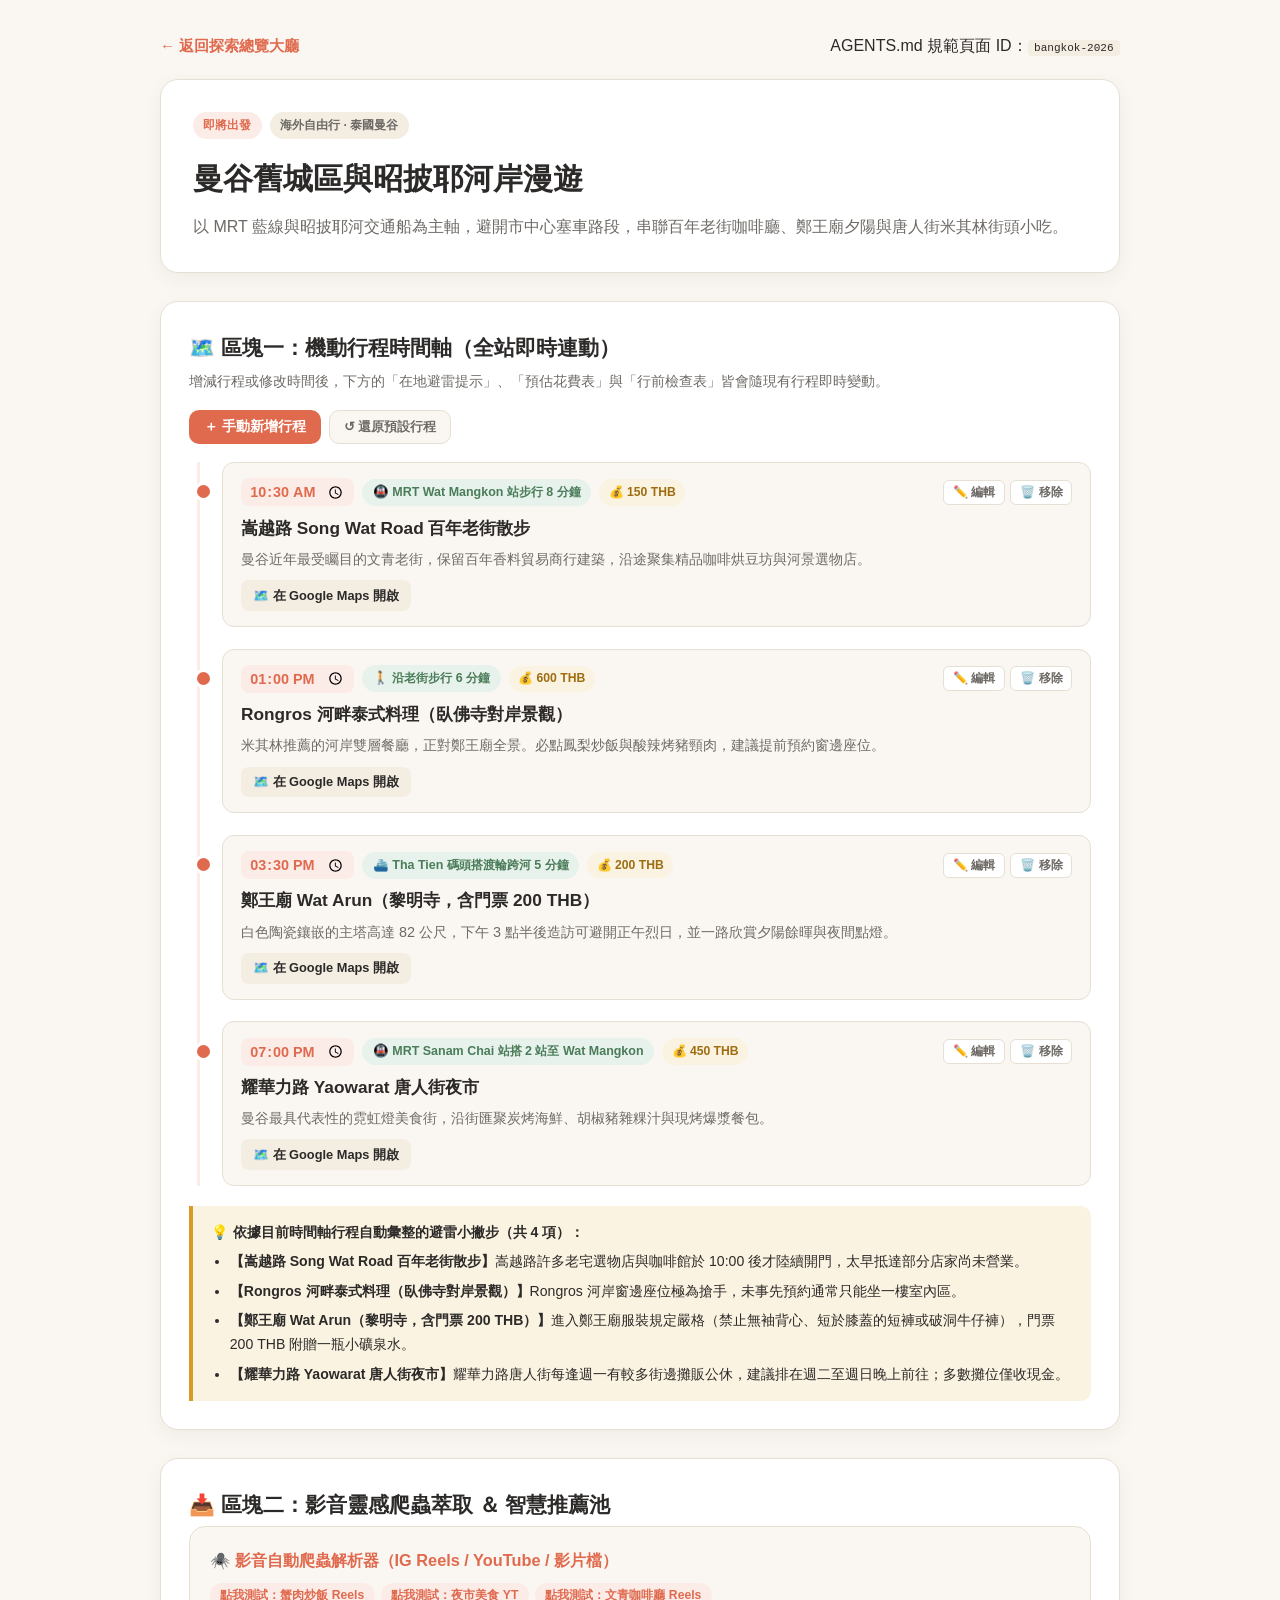
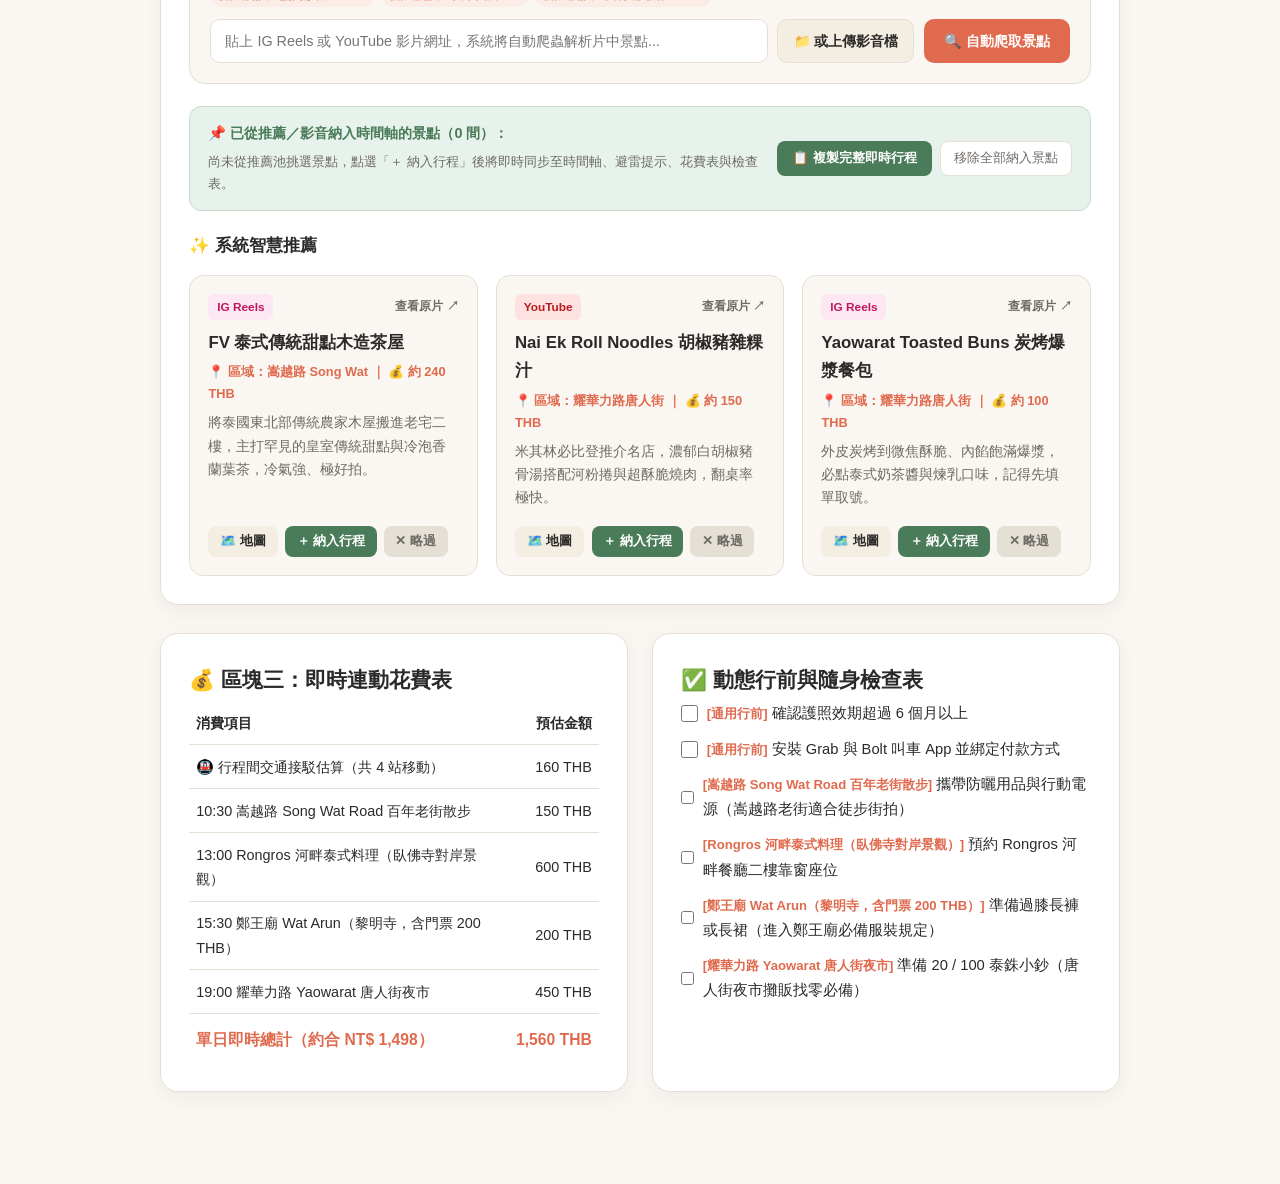
==== commit b3f8f0d5: "//" ====
--- a/guides/bangkok-2026.html
+++ b/guides/bangkok-2026.html
@@ -116,7 +116,7 @@
     <!-- 區塊二：影音自動爬蟲萃取與固定 3 卡推薦池 -->
     <section class="card-section" id="candidate-section">
       <h2 class="section-title">📥 區塊二：影音靈感爬蟲萃取 ＆ 智慧推薦池</h2>
-      <p class="section-subtitle">上傳影片或貼上 IG Reels / YouTube 連結即可自動爬取景點；點擊「＋ 納入行程」將即時連動更新時間軸、避雷提示、花費表與檢查表。</p>
+      <!-- <p class="section-subtitle">上傳影片或貼上 IG Reels / YouTube 連結即可自動爬取景點；點擊「＋ 納入行程」將即時連動更新時間軸、避雷提示、花費表與檢查表。</p> -->
 
       <div class="crawler-box">
         <div class="crawler-box-header">
@@ -168,8 +168,8 @@
       </div>
 
       <div class="rec-header">
-        <h3>✨ 系統智慧推薦（始終保持 3 個推薦名額）</h3>
-        <span class="rec-badge">點擊「✕ 略過」自動淡出遞補；點擊「＋ 納入行程」同步新增至時間軸、提示與檢查表</span>
+        <h3>✨ 系統智慧推薦</h3>
+        <!-- <span class="rec-badge">點擊「✕ 略過」自動淡出遞補；點擊「＋ 納入行程」同步新增至時間軸、提示與檢查表</span> -->
       </div>
 
       <div class="candidate-grid" id="candidate-pool">
@@ -254,7 +254,7 @@
     <div class="two-col-grid">
       <section class="card-section">
         <h2 class="section-title">💰 區塊三：即時連動花費表</h2>
-        <p class="section-subtitle">完全依據區塊一現有行程動態計算（若移除鄭王廟，門票即自動扣除）。</p>
+        <!-- <p class="section-subtitle">完全依據區塊一現有行程動態計算（若移除鄭王廟，門票即自動扣除）。</p> -->
         <table class="budget-table">
           <thead>
             <tr><th>消費項目</th><th>預估金額</th></tr>
@@ -265,7 +265,7 @@
 
       <section class="card-section">
         <h2 class="section-title">✅ 動態行前與隨身檢查表</h2>
-        <p class="section-subtitle">根據上方時間軸現有景點自動生成對應的服裝、訂位與換匯檢查事項。</p>
+        <!-- <p class="section-subtitle">根據上方時間軸現有景點自動生成對應的服裝、訂位與換匯檢查事項。</p> -->
         <ul class="checklist" id="dynamic-checklist"></ul>
       </section>
     </div>
